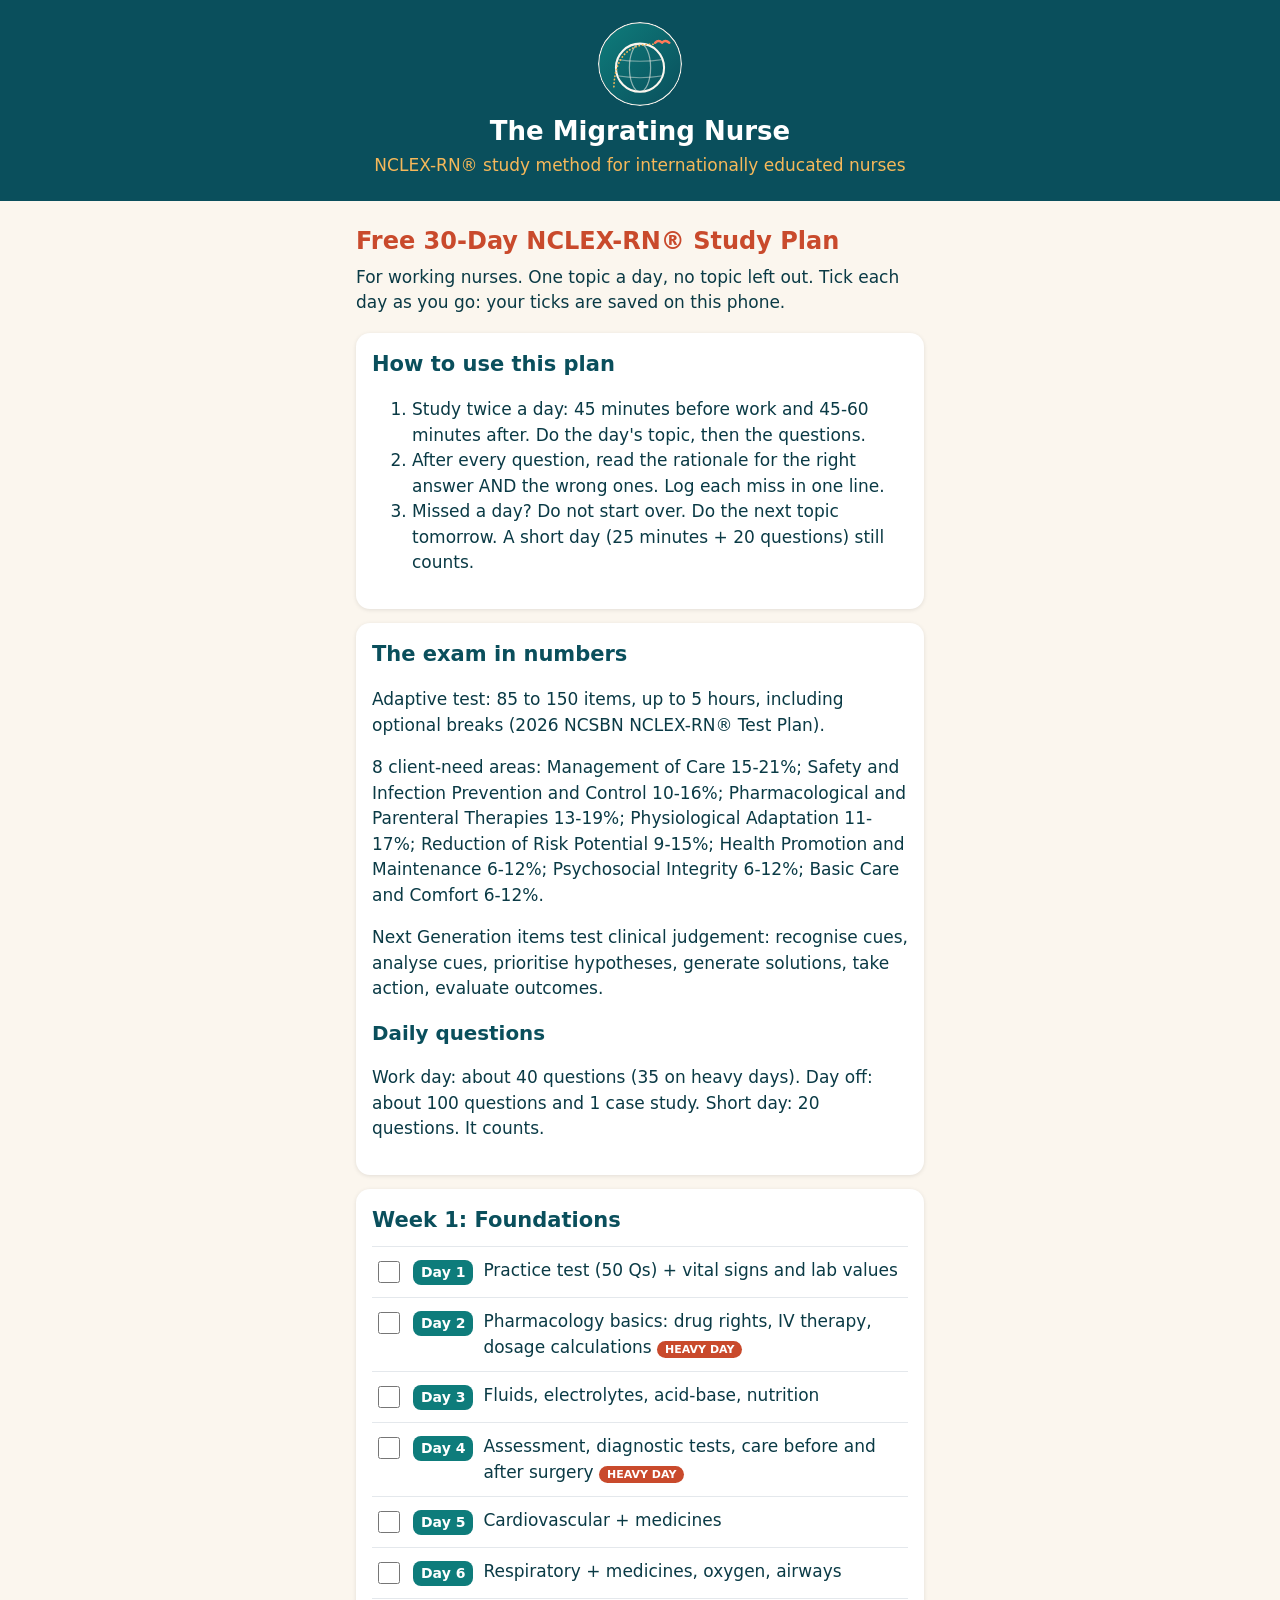
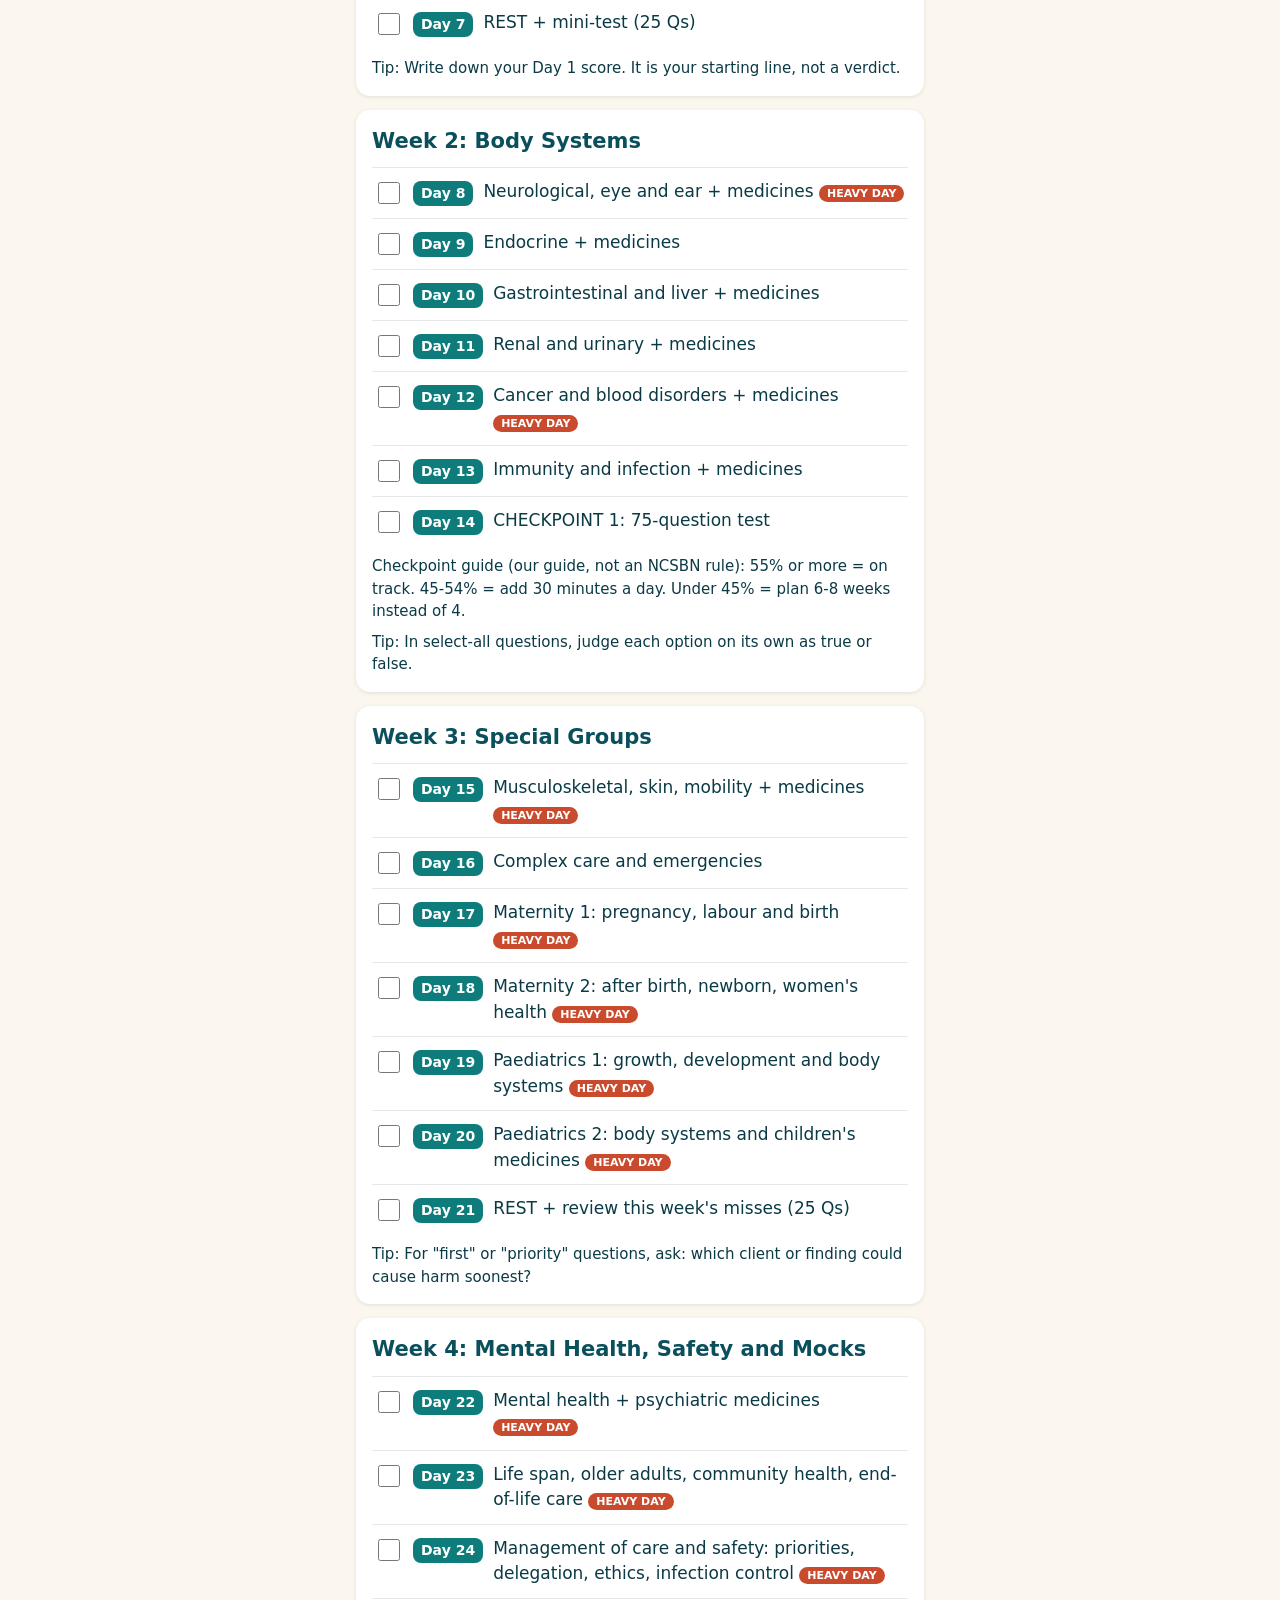
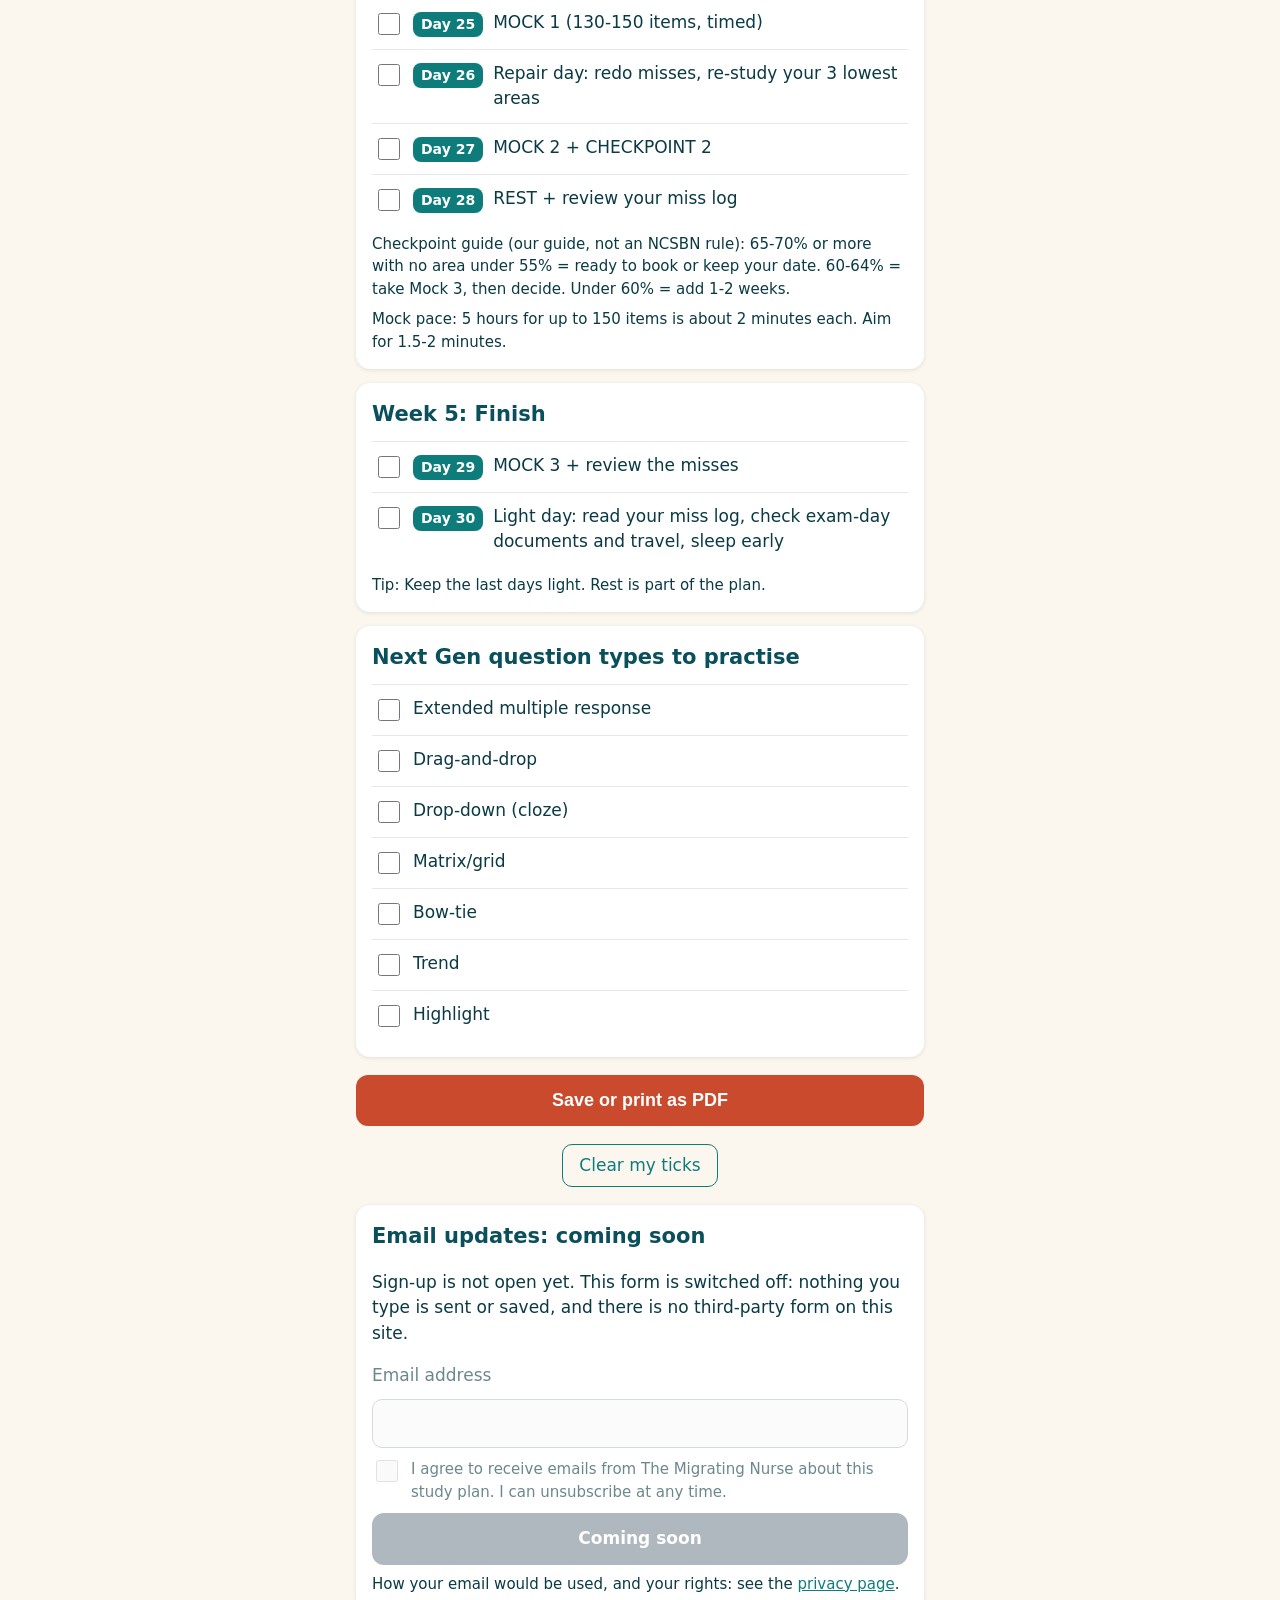
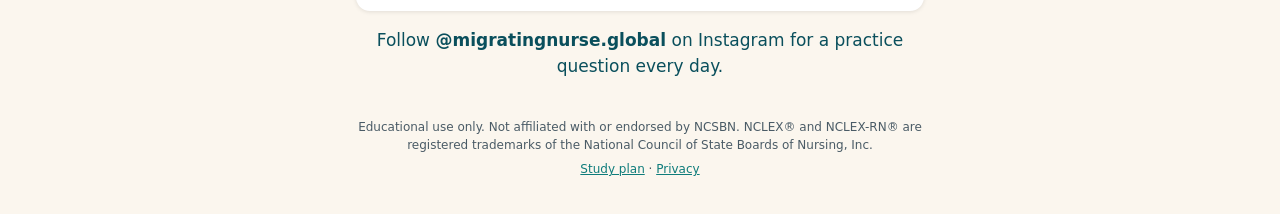
==== index.html @ eefd5c0e "Free study plan site: plan page, privacy page, disabled sign-up, checks, Pages deploy Co-Authored-By" ====
<!doctype html><html lang="en"><head><meta charset="utf-8"><meta name="viewport" content="width=device-width,initial-scale=1">
<meta http-equiv="Content-Security-Policy" content="default-src 'none'; img-src 'self'; style-src 'self'; script-src 'self'; form-action 'none'; base-uri 'none'">
<meta name="referrer" content="no-referrer">
<title>Free 30-Day NCLEX-RN&reg; Study Plan | The Migrating Nurse</title>
<meta name="description" content="Free 30-day NCLEX-RN&reg; study plan for working nurses, by The Migrating Nurse.">
<link rel="icon" href="assets/logo.svg" type="image/svg+xml"><link rel="stylesheet" href="style.css"></head><body>
<header><img src="assets/logo.svg" width="84" height="84" alt=""><p class="brand">The Migrating Nurse</p><p class="sub">NCLEX-RN&reg; study method for internationally educated nurses</p></header>
<main>
<h1 class="title">Free 30-Day NCLEX-RN&reg; Study Plan</h1>
<p class="lead">For working nurses. One topic a day, no topic left out. Tick each day as you go: your ticks are saved on this phone.</p>
<section class="card"><h2>How to use this plan</h2>
<ol><li>Study twice a day: 45 minutes before work and 45-60 minutes after. Do the day's topic, then the questions.</li>
<li>After every question, read the rationale for the right answer AND the wrong ones. Log each miss in one line.</li>
<li>Missed a day? Do not start over. Do the next topic tomorrow. A short day (25 minutes + 20 questions) still counts.</li></ol></section>
<section class="card"><h2>The exam in numbers</h2>
<p>Adaptive test: 85 to 150 items, up to 5 hours, including optional breaks (2026 NCSBN NCLEX-RN&reg; Test Plan).</p><p>8 client-need areas: Management of Care 15-21%; Safety and Infection Prevention and Control 10-16%; Pharmacological and Parenteral Therapies 13-19%; Physiological Adaptation 11-17%; Reduction of Risk Potential 9-15%; Health Promotion and Maintenance 6-12%; Psychosocial Integrity 6-12%; Basic Care and Comfort 6-12%.</p>
<p>Next Generation items test clinical judgement: recognise cues, analyse cues, prioritise hypotheses, generate solutions, take action, evaluate outcomes.</p>
<h3>Daily questions</h3><p>Work day: about 40 questions (35 on heavy days). Day off: about 100 questions and 1 case study. Short day: 20 questions. It counts.</p></section>
<section class="week"><h2>Week 1: Foundations</h2><ul class="days"><li><label><input type="checkbox" data-k="Day1"><span class="d">Day 1</span><span class="t">Practice test (50 Qs) + vital signs and lab values</span></label></li><li><label><input type="checkbox" data-k="Day2"><span class="d">Day 2</span><span class="t">Pharmacology basics: drug rights, IV therapy, dosage calculations <b class=pill>HEAVY DAY</b></span></label></li><li><label><input type="checkbox" data-k="Day3"><span class="d">Day 3</span><span class="t">Fluids, electrolytes, acid-base, nutrition</span></label></li><li><label><input type="checkbox" data-k="Day4"><span class="d">Day 4</span><span class="t">Assessment, diagnostic tests, care before and after surgery <b class=pill>HEAVY DAY</b></span></label></li><li><label><input type="checkbox" data-k="Day5"><span class="d">Day 5</span><span class="t">Cardiovascular + medicines</span></label></li><li><label><input type="checkbox" data-k="Day6"><span class="d">Day 6</span><span class="t">Respiratory + medicines, oxygen, airways</span></label></li><li><label><input type="checkbox" data-k="Day7"><span class="d">Day 7</span><span class="t">REST + mini-test (25 Qs)</span></label></li></ul><p class="note">Tip: Write down your Day 1 score. It is your starting line, not a verdict.</p></section><section class="week"><h2>Week 2: Body Systems</h2><ul class="days"><li><label><input type="checkbox" data-k="Day8"><span class="d">Day 8</span><span class="t">Neurological, eye and ear + medicines <b class=pill>HEAVY DAY</b></span></label></li><li><label><input type="checkbox" data-k="Day9"><span class="d">Day 9</span><span class="t">Endocrine + medicines</span></label></li><li><label><input type="checkbox" data-k="Day10"><span class="d">Day 10</span><span class="t">Gastrointestinal and liver + medicines</span></label></li><li><label><input type="checkbox" data-k="Day11"><span class="d">Day 11</span><span class="t">Renal and urinary + medicines</span></label></li><li><label><input type="checkbox" data-k="Day12"><span class="d">Day 12</span><span class="t">Cancer and blood disorders + medicines <b class=pill>HEAVY DAY</b></span></label></li><li><label><input type="checkbox" data-k="Day13"><span class="d">Day 13</span><span class="t">Immunity and infection + medicines</span></label></li><li><label><input type="checkbox" data-k="Day14"><span class="d">Day 14</span><span class="t">CHECKPOINT 1: 75-question test</span></label></li></ul><p class="note">Checkpoint guide (our guide, not an NCSBN rule): 55% or more = on track. 45-54% = add 30 minutes a day. Under 45% = plan 6-8 weeks instead of 4.</p><p class="note">Tip: In select-all questions, judge each option on its own as true or false.</p></section><section class="week"><h2>Week 3: Special Groups</h2><ul class="days"><li><label><input type="checkbox" data-k="Day15"><span class="d">Day 15</span><span class="t">Musculoskeletal, skin, mobility + medicines <b class=pill>HEAVY DAY</b></span></label></li><li><label><input type="checkbox" data-k="Day16"><span class="d">Day 16</span><span class="t">Complex care and emergencies</span></label></li><li><label><input type="checkbox" data-k="Day17"><span class="d">Day 17</span><span class="t">Maternity 1: pregnancy, labour and birth <b class=pill>HEAVY DAY</b></span></label></li><li><label><input type="checkbox" data-k="Day18"><span class="d">Day 18</span><span class="t">Maternity 2: after birth, newborn, women&#x27;s health <b class=pill>HEAVY DAY</b></span></label></li><li><label><input type="checkbox" data-k="Day19"><span class="d">Day 19</span><span class="t">Paediatrics 1: growth, development and body systems <b class=pill>HEAVY DAY</b></span></label></li><li><label><input type="checkbox" data-k="Day20"><span class="d">Day 20</span><span class="t">Paediatrics 2: body systems and children&#x27;s medicines <b class=pill>HEAVY DAY</b></span></label></li><li><label><input type="checkbox" data-k="Day21"><span class="d">Day 21</span><span class="t">REST + review this week&#x27;s misses (25 Qs)</span></label></li></ul><p class="note">Tip: For &quot;first&quot; or &quot;priority&quot; questions, ask: which client or finding could cause harm soonest?</p></section><section class="week"><h2>Week 4: Mental Health, Safety and Mocks</h2><ul class="days"><li><label><input type="checkbox" data-k="Day22"><span class="d">Day 22</span><span class="t">Mental health + psychiatric medicines <b class=pill>HEAVY DAY</b></span></label></li><li><label><input type="checkbox" data-k="Day23"><span class="d">Day 23</span><span class="t">Life span, older adults, community health, end-of-life care <b class=pill>HEAVY DAY</b></span></label></li><li><label><input type="checkbox" data-k="Day24"><span class="d">Day 24</span><span class="t">Management of care and safety: priorities, delegation, ethics, infection control <b class=pill>HEAVY DAY</b></span></label></li><li><label><input type="checkbox" data-k="Day25"><span class="d">Day 25</span><span class="t">MOCK 1 (130-150 items, timed)</span></label></li><li><label><input type="checkbox" data-k="Day26"><span class="d">Day 26</span><span class="t">Repair day: redo misses, re-study your 3 lowest areas</span></label></li><li><label><input type="checkbox" data-k="Day27"><span class="d">Day 27</span><span class="t">MOCK 2 + CHECKPOINT 2</span></label></li><li><label><input type="checkbox" data-k="Day28"><span class="d">Day 28</span><span class="t">REST + review your miss log</span></label></li></ul><p class="note">Checkpoint guide (our guide, not an NCSBN rule): 65-70% or more with no area under 55% = ready to book or keep your date. 60-64% = take Mock 3, then decide. Under 60% = add 1-2 weeks.</p><p class="note">Mock pace: 5 hours for up to 150 items is about 2 minutes each. Aim for 1.5-2 minutes.</p></section><section class="week"><h2>Week 5: Finish</h2><ul class="days"><li><label><input type="checkbox" data-k="Day29"><span class="d">Day 29</span><span class="t">MOCK 3 + review the misses</span></label></li><li><label><input type="checkbox" data-k="Day30"><span class="d">Day 30</span><span class="t">Light day: read your miss log, check exam-day documents and travel, sleep early</span></label></li></ul><p class="note">Tip: Keep the last days light. Rest is part of the plan.</p></section>
<section class="card"><h2>Next Gen question types to practise</h2><ul class="days"><li><label><input type="checkbox" data-k="ng0"><span class="t">Extended multiple response</span></label></li><li><label><input type="checkbox" data-k="ng1"><span class="t">Drag-and-drop</span></label></li><li><label><input type="checkbox" data-k="ng2"><span class="t">Drop-down (cloze)</span></label></li><li><label><input type="checkbox" data-k="ng3"><span class="t">Matrix/grid</span></label></li><li><label><input type="checkbox" data-k="ng4"><span class="t">Bow-tie</span></label></li><li><label><input type="checkbox" data-k="ng5"><span class="t">Trend</span></label></li><li><label><input type="checkbox" data-k="ng6"><span class="t">Highlight</span></label></li></ul></section>
<button id="print" type="button">Save or print as PDF</button>
<p id="save-note" class="note" role="status"></p>
<button id="clear" type="button">Clear my ticks</button>
<section class="card signup" aria-labelledby="signup-h"><h2 id="signup-h">Email updates: coming soon</h2>
<p id="signup-off">Sign-up is not open yet. This form is switched off: nothing you type is sent or saved, and there is no third-party form on this site.</p>
<form aria-describedby="signup-off"><fieldset disabled>
<label for="email">Email address</label><input id="email" type="email" autocomplete="off" disabled>
<label class="consent"><input type="checkbox" disabled><span>I agree to receive emails from The Migrating Nurse about this study plan. I can unsubscribe at any time.</span></label>
<button type="submit" disabled>Coming soon</button>
</fieldset></form>
<p class="note">How your email would be used, and your rights: see the <a href="privacy.html">privacy page</a>.</p></section>

<p class="follow">Follow <b>@migratingnurse.global</b> on Instagram for a practice question every day.</p>

</main>
<footer><p>Educational use only. Not affiliated with or endorsed by NCSBN. NCLEX&reg; and NCLEX-RN&reg; are registered trademarks of the National Council of State Boards of Nursing, Inc.</p><p><a href="index.html">Study plan</a> · <a href="privacy.html">Privacy</a></p></footer><script src="app.js"></script></body></html>
---- style.css ----
:root{--teal:#0A4F5C;--teal2:#0E7C7B;--coral:#C94A2C;--sand:#FBF6EE;--ink:#0A3A45;--gold:#F6B85A}
*{box-sizing:border-box}body{margin:0;font-family:system-ui,-apple-system,"Segoe UI",Roboto,sans-serif;background:var(--sand);color:var(--ink);line-height:1.5;font-size:17px}
header{background:var(--teal);color:#fff;text-align:center;padding:22px 14px}header img{display:block;margin:0 auto;border-radius:50%}.brand{margin:6px 0 2px;font-size:26px;font-weight:700}.sub{margin:0;color:var(--gold)}
main{max-width:600px;margin:0 auto;padding:16px}.title{color:var(--coral);font-size:24px;margin:6px 0}main ul{padding-left:20px}main .days{padding-left:0}.lead{margin-top:0}
.card,.week{background:#fff;border-radius:14px;padding:16px;margin:14px 0;box-shadow:0 1px 4px rgba(0,0,0,.1)}
h2{color:var(--teal);font-size:21px;margin:0 0 10px}h3{color:var(--teal);margin:6px 0}
.days{list-style:none;margin:0;padding:0}.days li{border-top:1px solid #e4e8ec}
.days label{display:flex;gap:10px;align-items:flex-start;padding:11px 2px;cursor:pointer}
.days input{width:22px;height:22px;margin-top:3px;accent-color:var(--teal2);flex:none}
.d{background:var(--teal2);color:#fff;font-weight:700;border-radius:8px;padding:2px 8px;font-size:14px;white-space:nowrap;margin-top:2px}
.t{flex:1}.pill{background:var(--coral);color:#fff;border-radius:999px;font-size:11px;padding:2px 8px;white-space:nowrap}
input:checked ~ .t{text-decoration:line-through;color:#4f5d65}
.note{color:var(--ink);font-size:15px;margin:8px 0 0}
#print{display:block;width:100%;background:var(--coral);color:#fff;border:0;border-radius:12px;padding:15px;font-size:18px;font-weight:700;margin:18px 0}
.follow{text-align:center;color:var(--teal)}footer{font-size:12px;color:#4a5b66;text-align:center}
.signup fieldset{border:0;margin:0;padding:0;display:grid;gap:10px}.signup fieldset[disabled]{opacity:.6}
.signup input[type=email]{font:inherit;padding:11px;border:1px solid #b8c4cb;border-radius:10px;width:100%}
.consent{display:flex;gap:10px;align-items:flex-start;font-size:15px}.consent input{width:22px;height:22px;margin-top:2px;flex:none}
.signup button{font:inherit;font-weight:700;background:#7b8a93;color:#fff;border:0;border-radius:12px;padding:13px}
a{color:var(--teal2)}footer p{margin:6px 0}
#clear{display:block;margin:0 auto 18px;font:inherit;background:none;border:1px solid var(--teal2);color:var(--teal2);border-radius:10px;padding:8px 16px}
footer{max-width:600px;margin:0 auto;padding:0 16px 30px}
@media print{header{background:#fff;color:#000}#print,#clear,.signup{display:none}.card,.week{box-shadow:none;break-inside:avoid}}
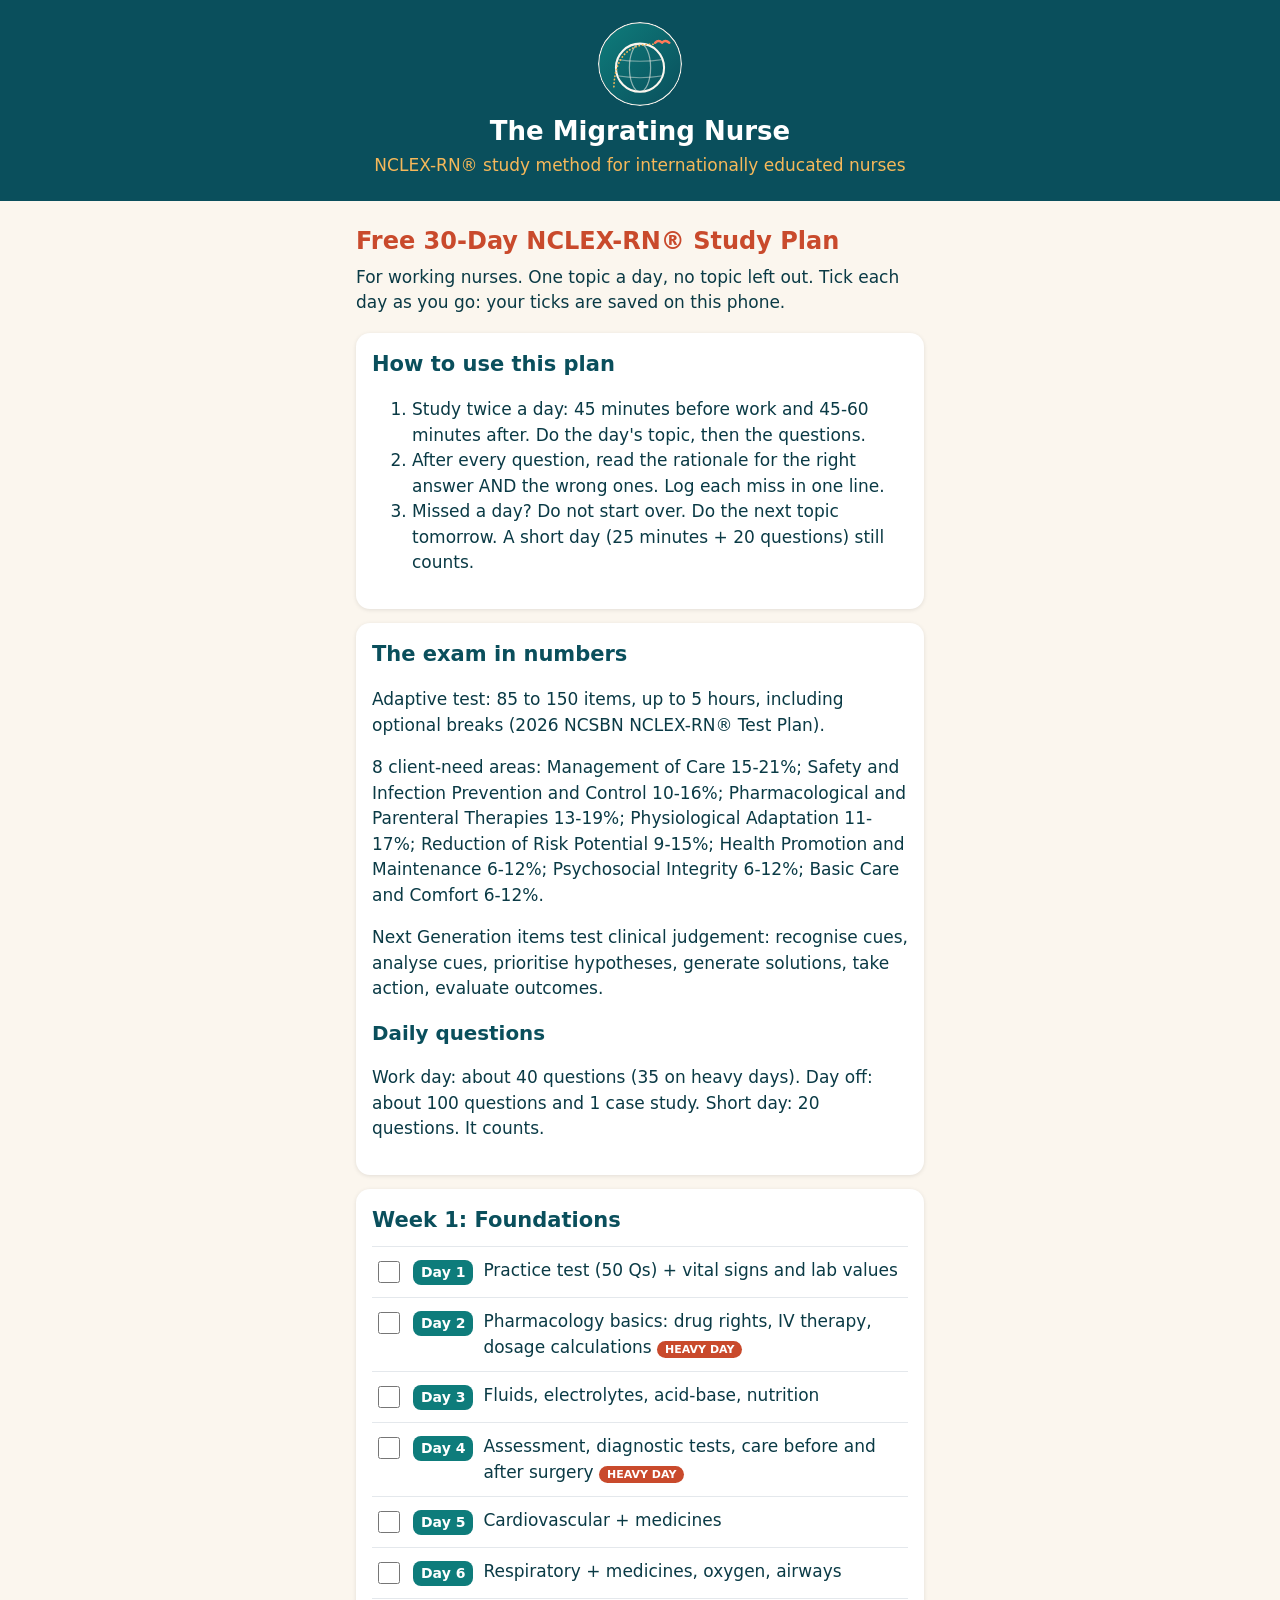
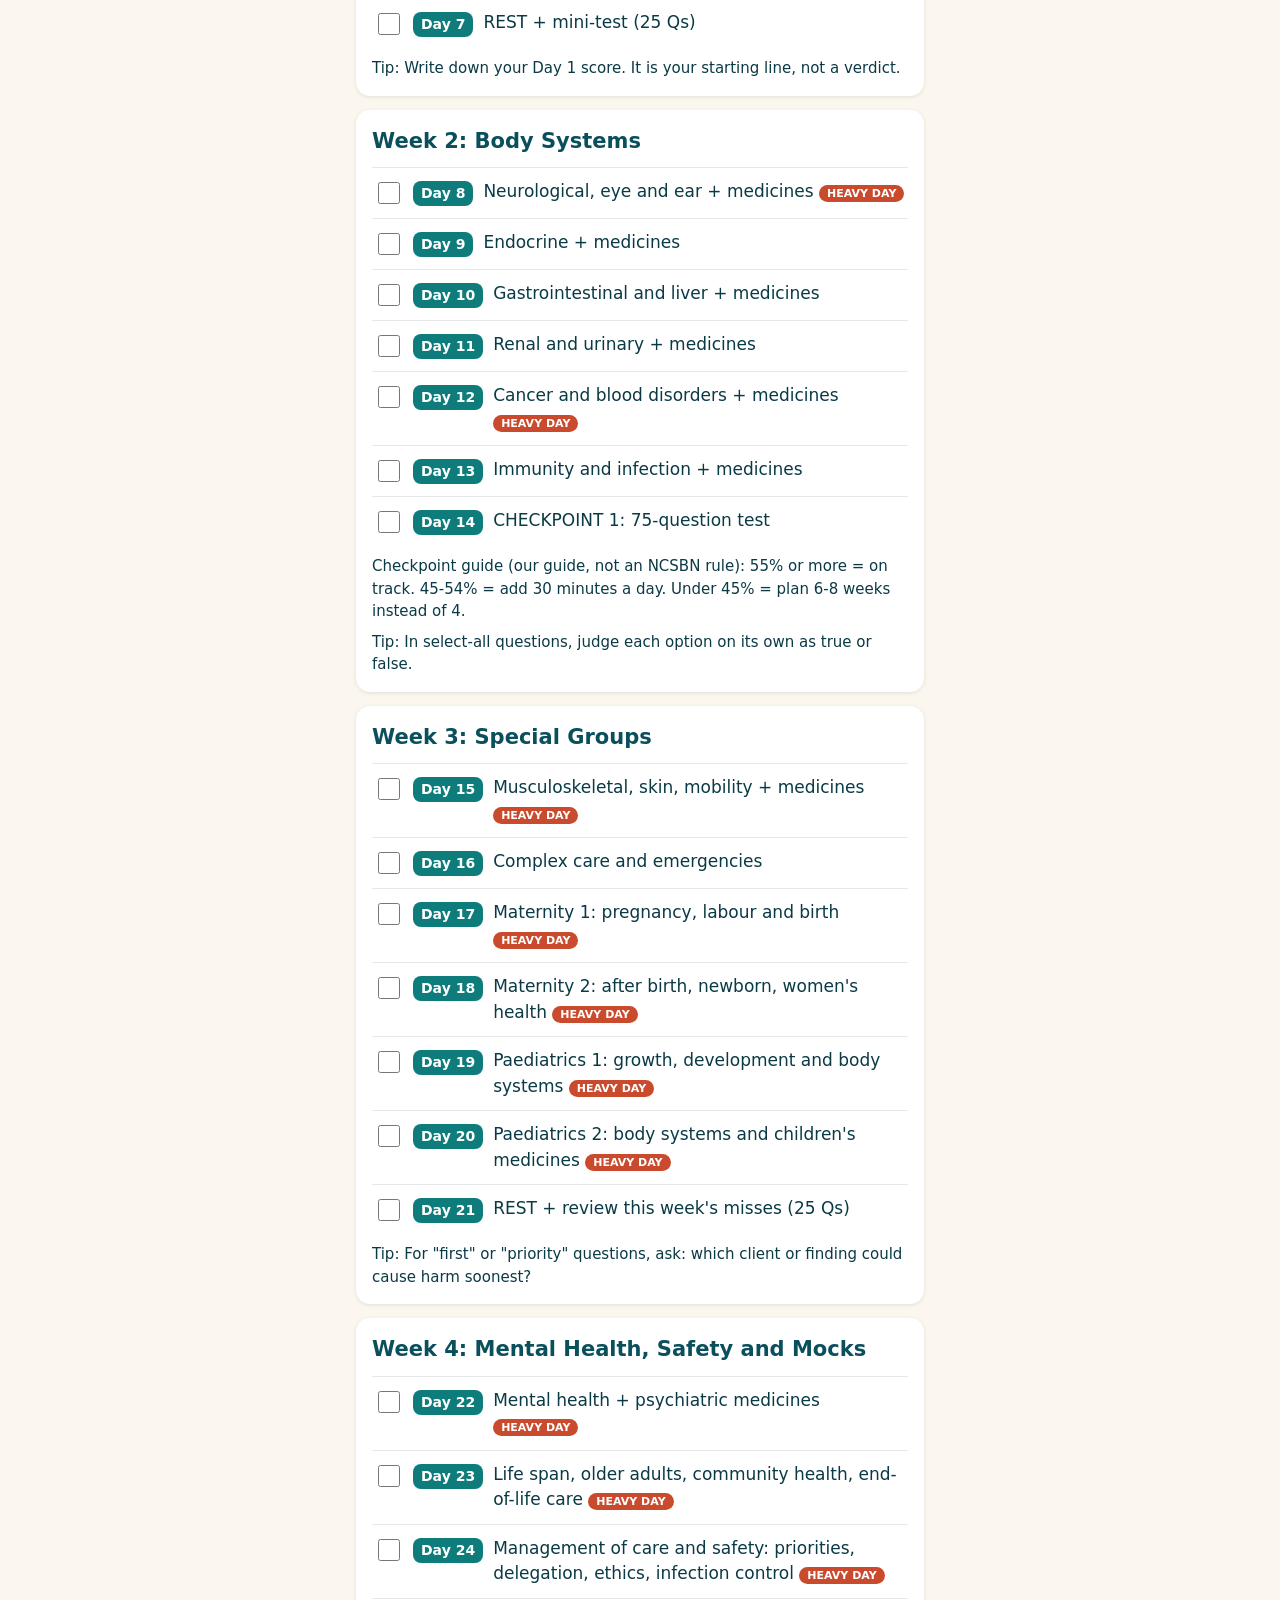
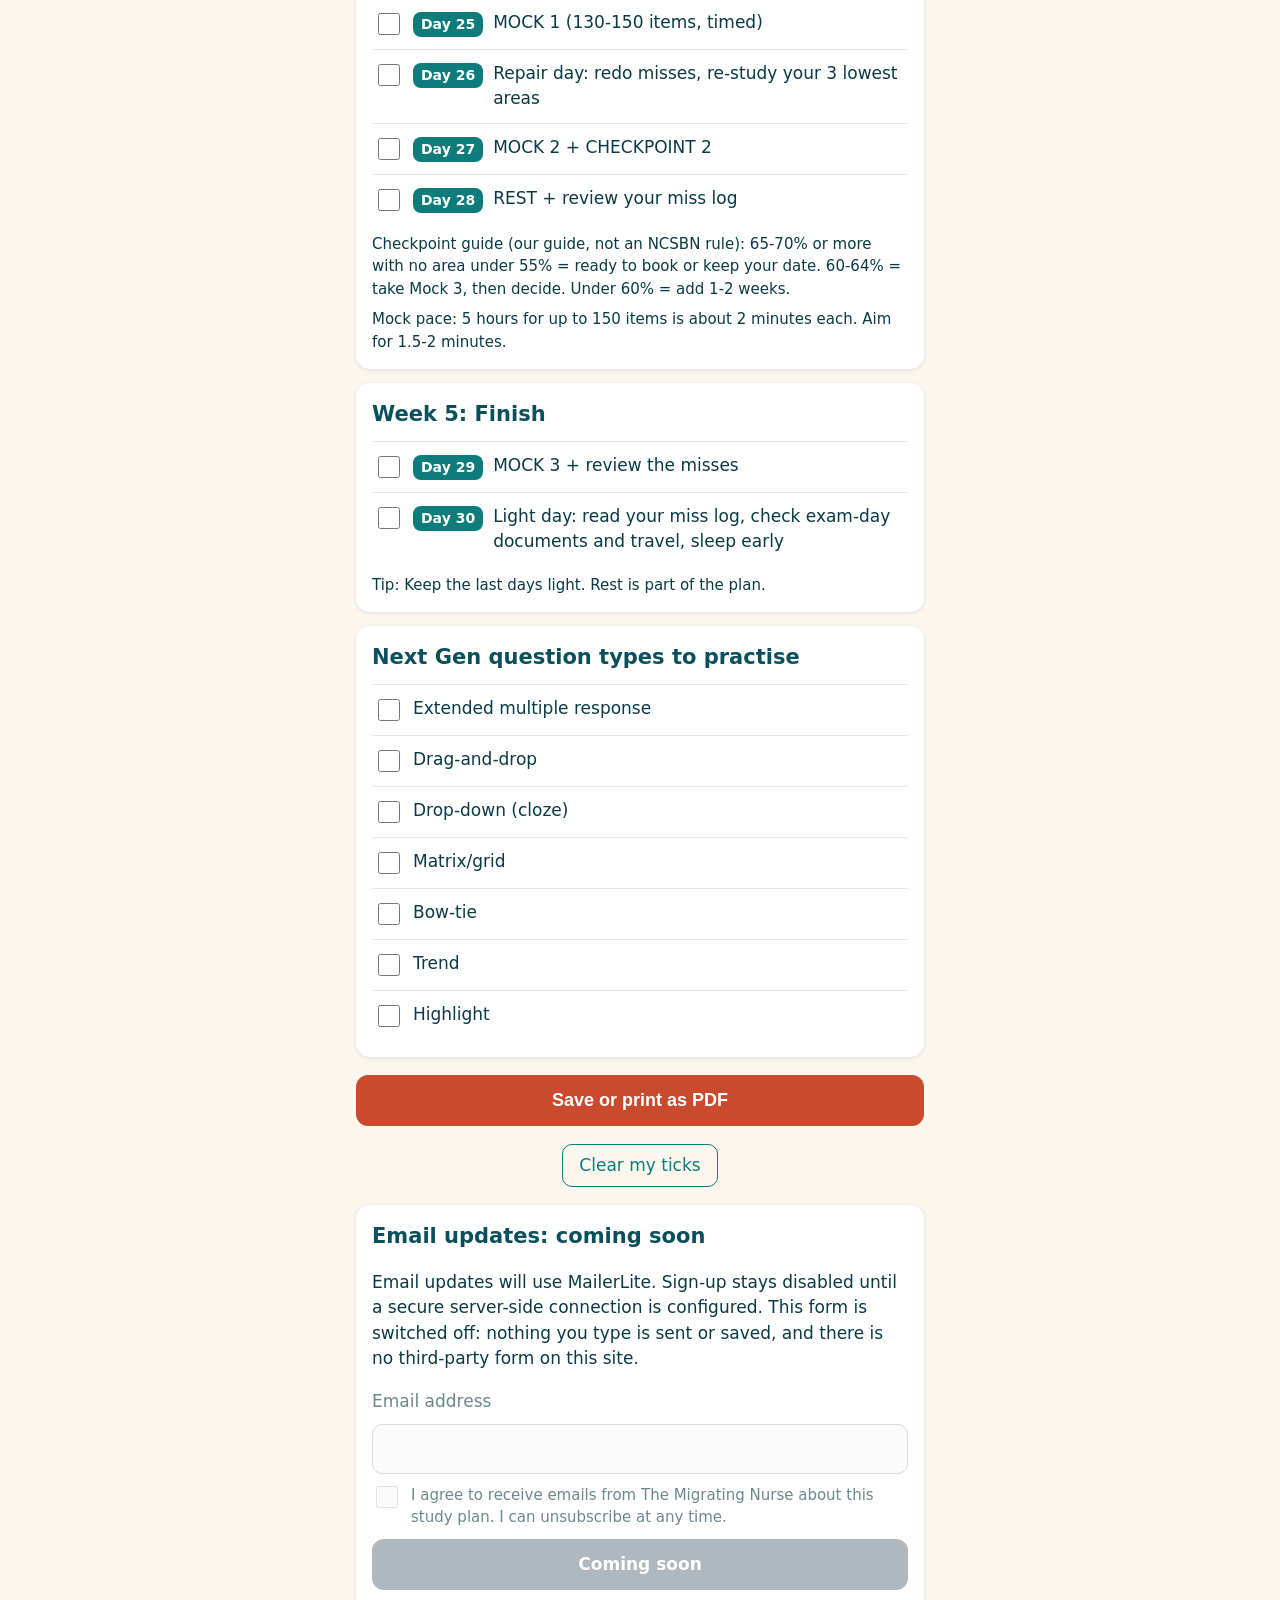
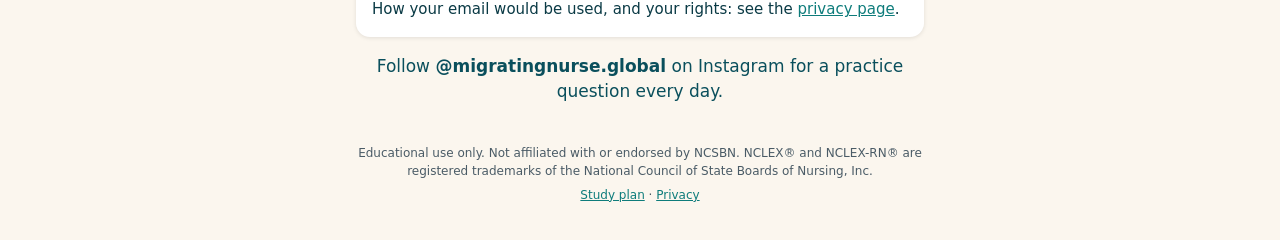
==== commit 86935c10: "Name MailerLite and document secure activation gate" ====
--- a/index.html
+++ b/index.html
@@ -22,7 +22,7 @@
 <p id="save-note" class="note" role="status"></p>
 <button id="clear" type="button">Clear my ticks</button>
 <section class="card signup" aria-labelledby="signup-h"><h2 id="signup-h">Email updates: coming soon</h2>
-<p id="signup-off">Sign-up is not open yet. This form is switched off: nothing you type is sent or saved, and there is no third-party form on this site.</p>
+<p id="signup-off">Email updates will use MailerLite. Sign-up stays disabled until a secure server-side connection is configured. This form is switched off: nothing you type is sent or saved, and there is no third-party form on this site.</p>
 <form aria-describedby="signup-off"><fieldset disabled>
 <label for="email">Email address</label><input id="email" type="email" autocomplete="off" disabled>
 <label class="consent"><input type="checkbox" disabled><span>I agree to receive emails from The Migrating Nurse about this study plan. I can unsubscribe at any time.</span></label>
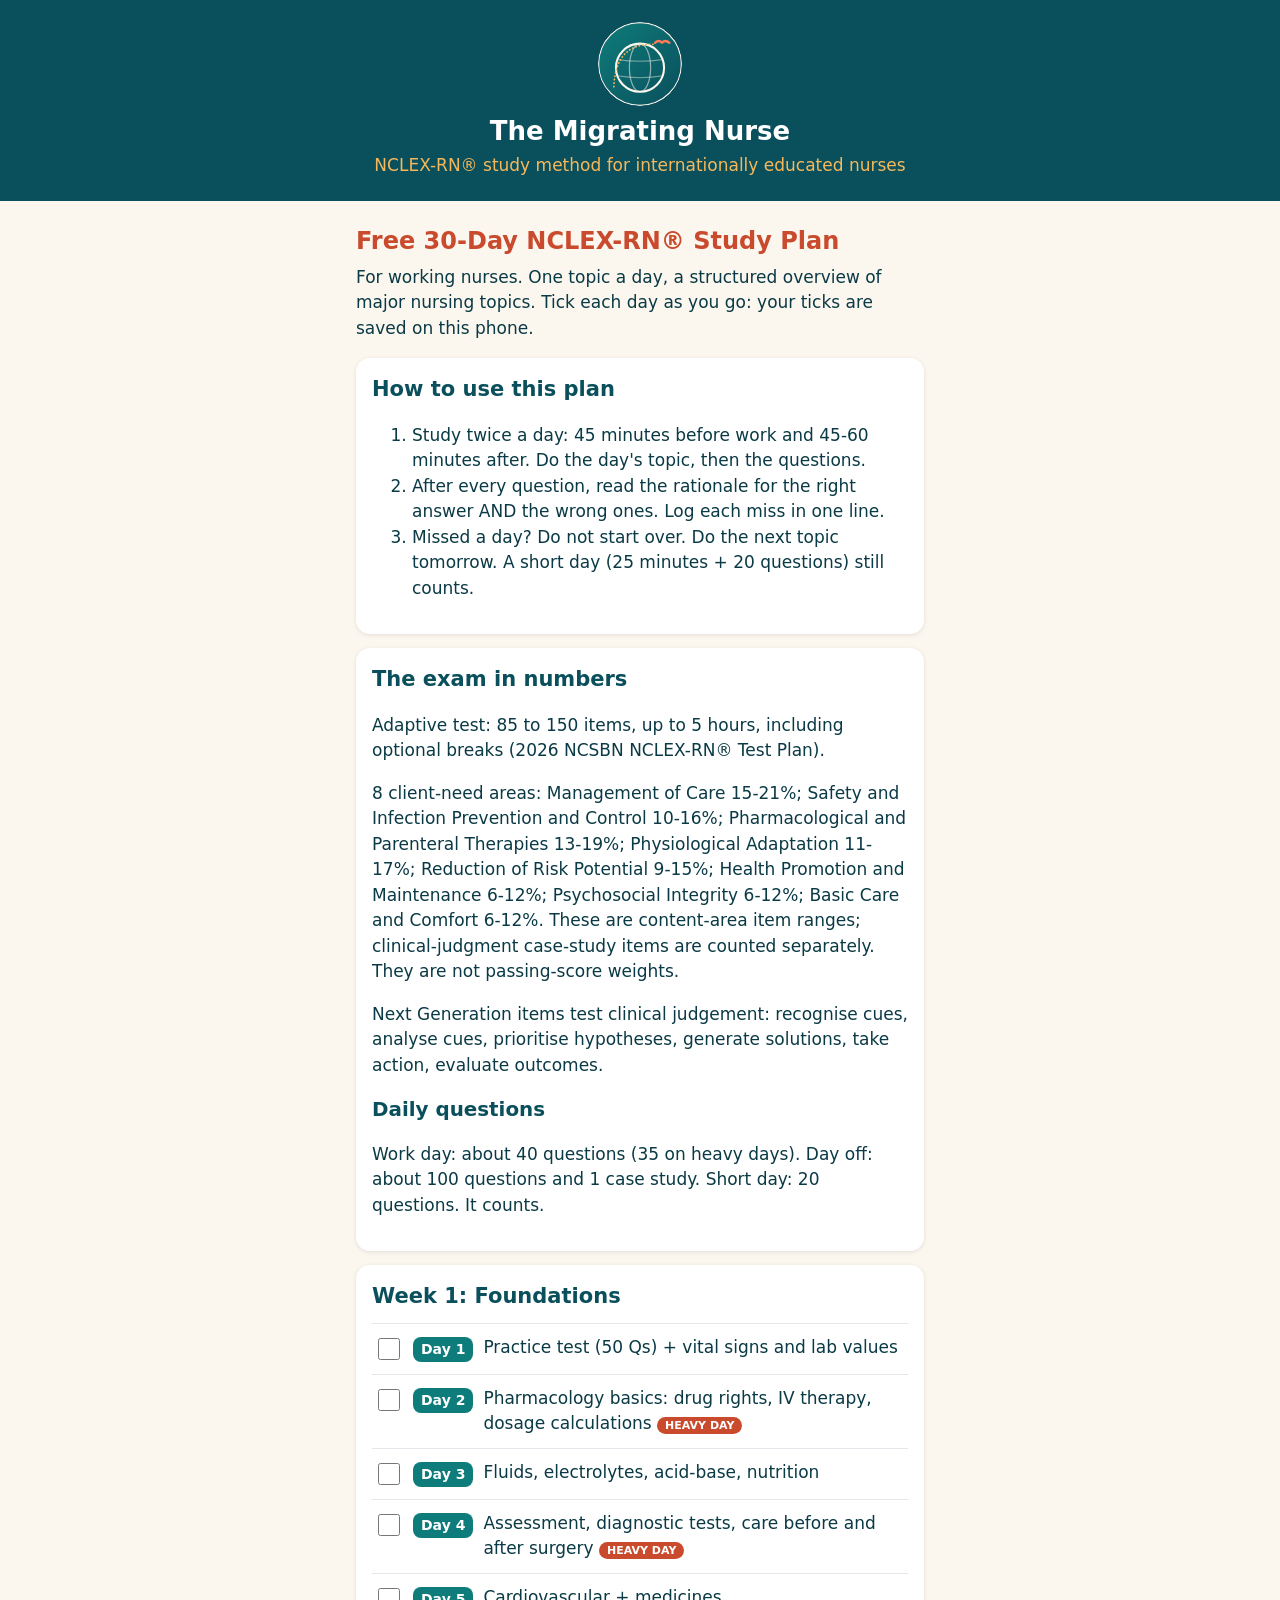
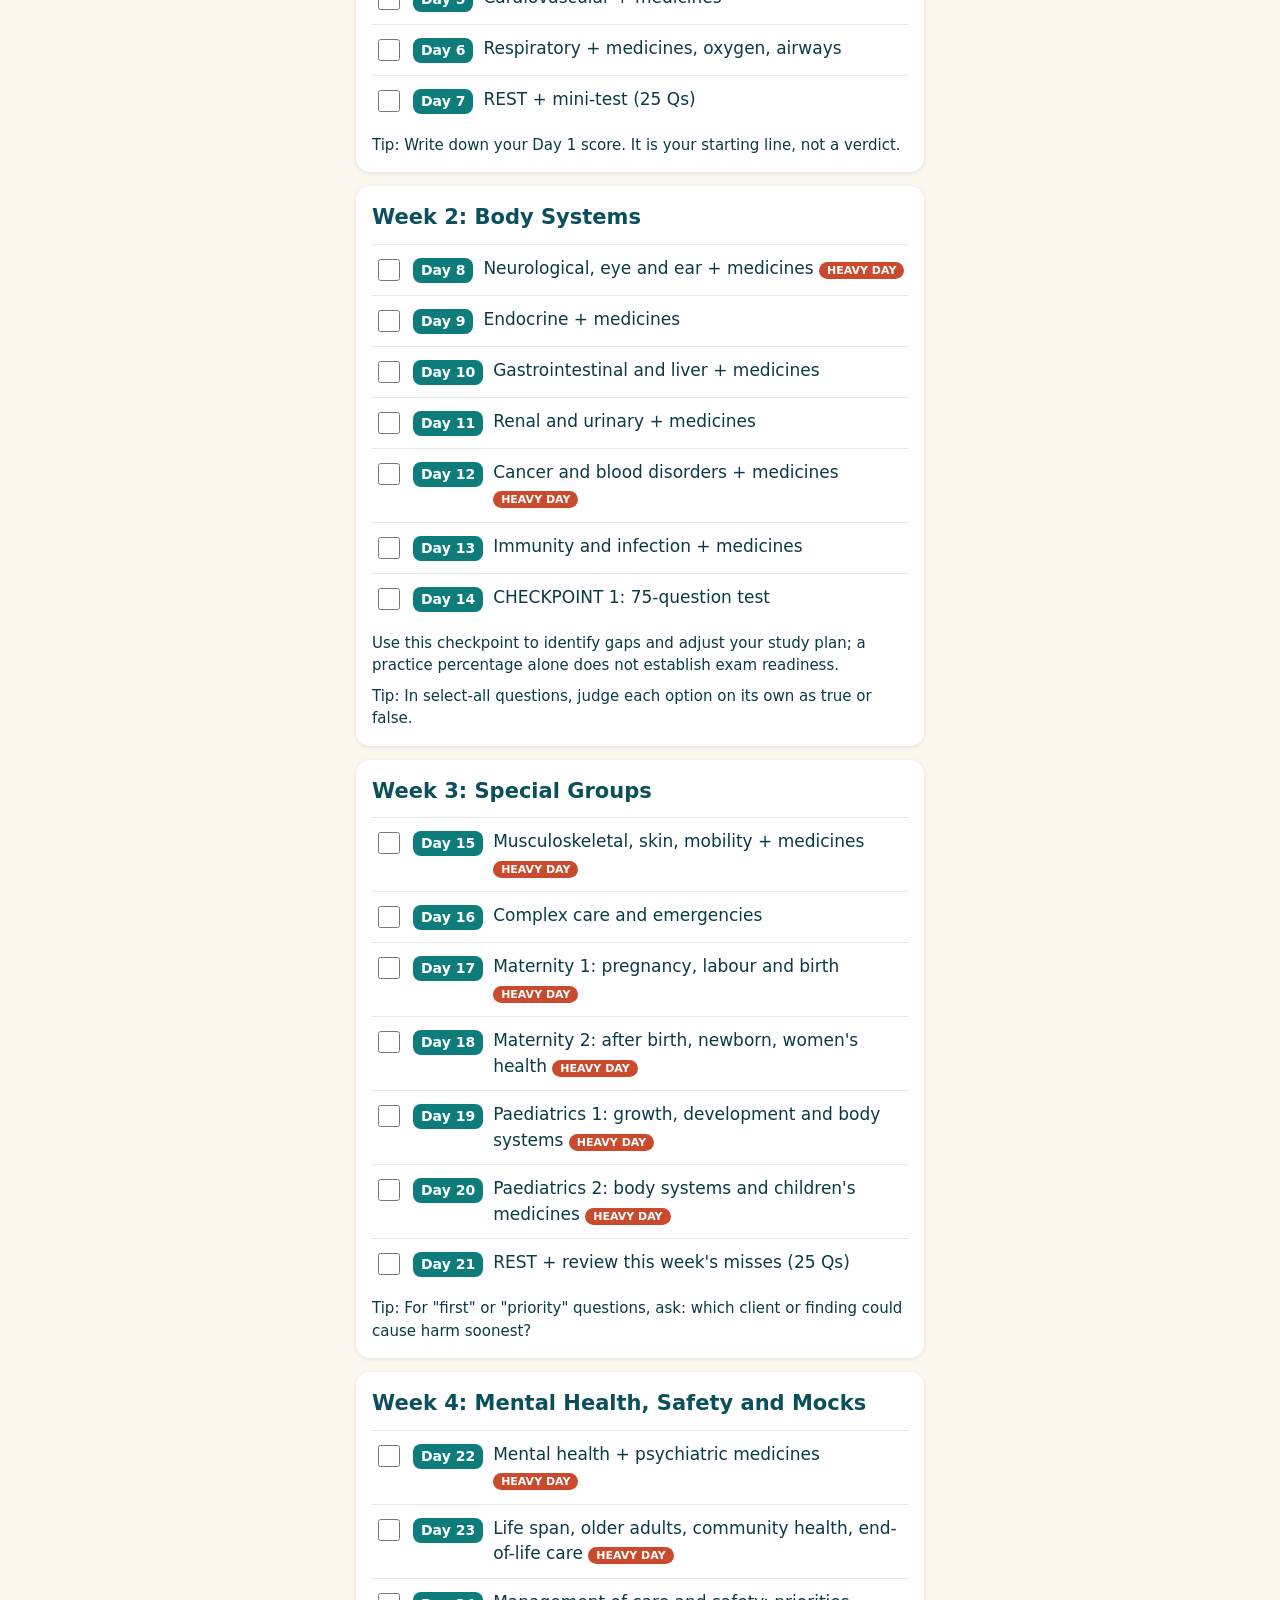
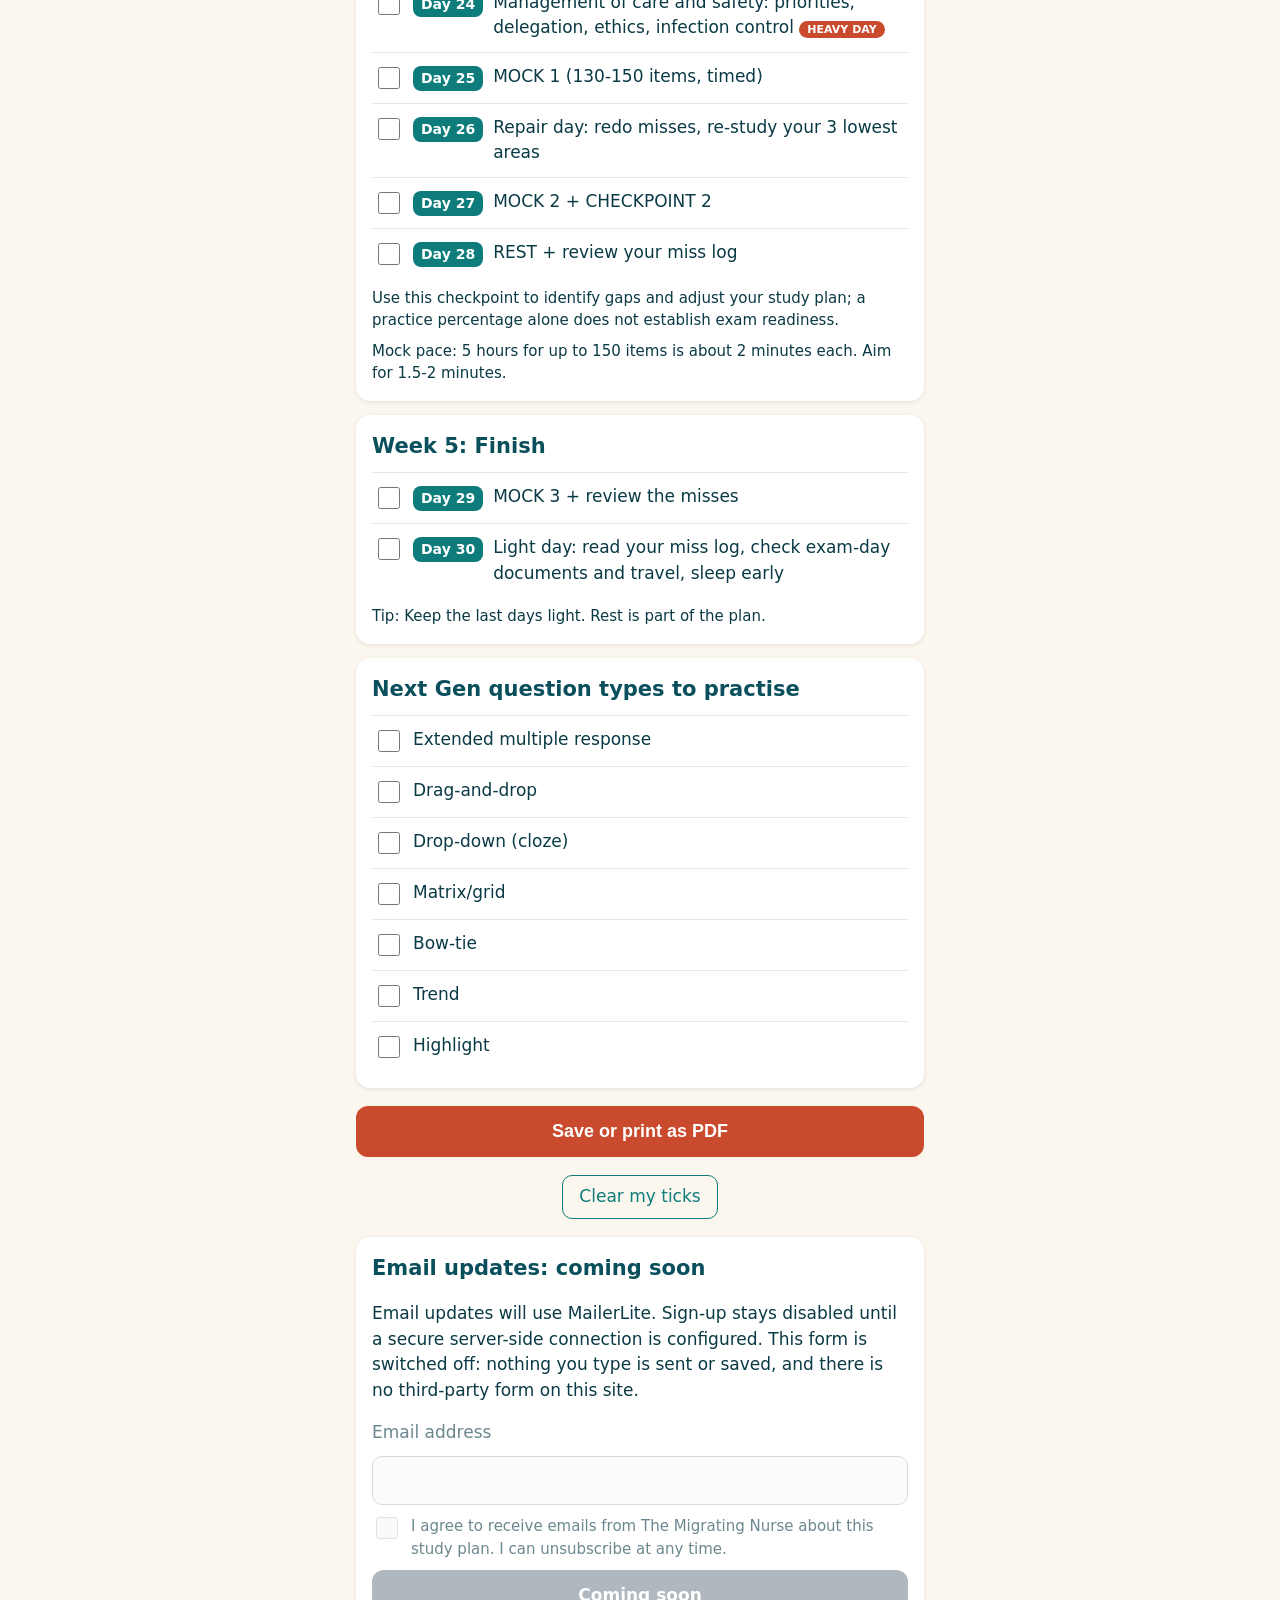
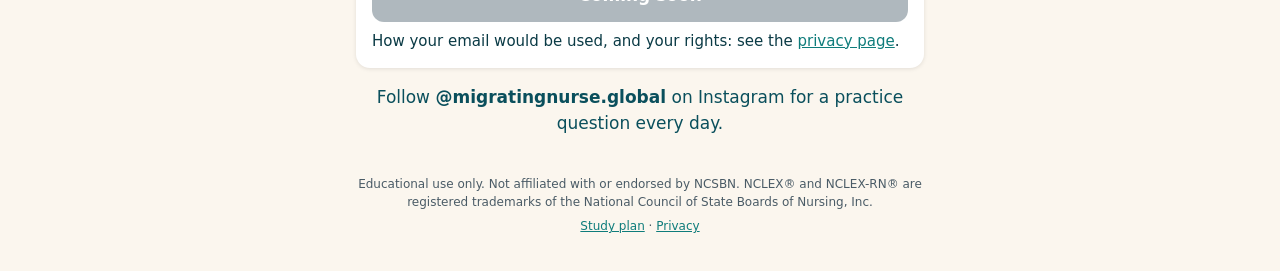
==== commit 50a35604: "Apply reviewer copy and privacy corrections to study plan" ====
--- a/index.html
+++ b/index.html
@@ -7,16 +7,16 @@
 <header><img src="assets/logo.svg" width="84" height="84" alt=""><p class="brand">The Migrating Nurse</p><p class="sub">NCLEX-RN&reg; study method for internationally educated nurses</p></header>
 <main>
 <h1 class="title">Free 30-Day NCLEX-RN&reg; Study Plan</h1>
-<p class="lead">For working nurses. One topic a day, no topic left out. Tick each day as you go: your ticks are saved on this phone.</p>
+<p class="lead">For working nurses. One topic a day, a structured overview of major nursing topics. Tick each day as you go: your ticks are saved on this phone.</p>
 <section class="card"><h2>How to use this plan</h2>
 <ol><li>Study twice a day: 45 minutes before work and 45-60 minutes after. Do the day's topic, then the questions.</li>
 <li>After every question, read the rationale for the right answer AND the wrong ones. Log each miss in one line.</li>
 <li>Missed a day? Do not start over. Do the next topic tomorrow. A short day (25 minutes + 20 questions) still counts.</li></ol></section>
 <section class="card"><h2>The exam in numbers</h2>
-<p>Adaptive test: 85 to 150 items, up to 5 hours, including optional breaks (2026 NCSBN NCLEX-RN&reg; Test Plan).</p><p>8 client-need areas: Management of Care 15-21%; Safety and Infection Prevention and Control 10-16%; Pharmacological and Parenteral Therapies 13-19%; Physiological Adaptation 11-17%; Reduction of Risk Potential 9-15%; Health Promotion and Maintenance 6-12%; Psychosocial Integrity 6-12%; Basic Care and Comfort 6-12%.</p>
+<p>Adaptive test: 85 to 150 items, up to 5 hours, including optional breaks (2026 NCSBN NCLEX-RN&reg; Test Plan).</p><p>8 client-need areas: Management of Care 15-21%; Safety and Infection Prevention and Control 10-16%; Pharmacological and Parenteral Therapies 13-19%; Physiological Adaptation 11-17%; Reduction of Risk Potential 9-15%; Health Promotion and Maintenance 6-12%; Psychosocial Integrity 6-12%; Basic Care and Comfort 6-12%. These are content-area item ranges; clinical-judgment case-study items are counted separately. They are not passing-score weights.</p>
 <p>Next Generation items test clinical judgement: recognise cues, analyse cues, prioritise hypotheses, generate solutions, take action, evaluate outcomes.</p>
 <h3>Daily questions</h3><p>Work day: about 40 questions (35 on heavy days). Day off: about 100 questions and 1 case study. Short day: 20 questions. It counts.</p></section>
-<section class="week"><h2>Week 1: Foundations</h2><ul class="days"><li><label><input type="checkbox" data-k="Day1"><span class="d">Day 1</span><span class="t">Practice test (50 Qs) + vital signs and lab values</span></label></li><li><label><input type="checkbox" data-k="Day2"><span class="d">Day 2</span><span class="t">Pharmacology basics: drug rights, IV therapy, dosage calculations <b class=pill>HEAVY DAY</b></span></label></li><li><label><input type="checkbox" data-k="Day3"><span class="d">Day 3</span><span class="t">Fluids, electrolytes, acid-base, nutrition</span></label></li><li><label><input type="checkbox" data-k="Day4"><span class="d">Day 4</span><span class="t">Assessment, diagnostic tests, care before and after surgery <b class=pill>HEAVY DAY</b></span></label></li><li><label><input type="checkbox" data-k="Day5"><span class="d">Day 5</span><span class="t">Cardiovascular + medicines</span></label></li><li><label><input type="checkbox" data-k="Day6"><span class="d">Day 6</span><span class="t">Respiratory + medicines, oxygen, airways</span></label></li><li><label><input type="checkbox" data-k="Day7"><span class="d">Day 7</span><span class="t">REST + mini-test (25 Qs)</span></label></li></ul><p class="note">Tip: Write down your Day 1 score. It is your starting line, not a verdict.</p></section><section class="week"><h2>Week 2: Body Systems</h2><ul class="days"><li><label><input type="checkbox" data-k="Day8"><span class="d">Day 8</span><span class="t">Neurological, eye and ear + medicines <b class=pill>HEAVY DAY</b></span></label></li><li><label><input type="checkbox" data-k="Day9"><span class="d">Day 9</span><span class="t">Endocrine + medicines</span></label></li><li><label><input type="checkbox" data-k="Day10"><span class="d">Day 10</span><span class="t">Gastrointestinal and liver + medicines</span></label></li><li><label><input type="checkbox" data-k="Day11"><span class="d">Day 11</span><span class="t">Renal and urinary + medicines</span></label></li><li><label><input type="checkbox" data-k="Day12"><span class="d">Day 12</span><span class="t">Cancer and blood disorders + medicines <b class=pill>HEAVY DAY</b></span></label></li><li><label><input type="checkbox" data-k="Day13"><span class="d">Day 13</span><span class="t">Immunity and infection + medicines</span></label></li><li><label><input type="checkbox" data-k="Day14"><span class="d">Day 14</span><span class="t">CHECKPOINT 1: 75-question test</span></label></li></ul><p class="note">Checkpoint guide (our guide, not an NCSBN rule): 55% or more = on track. 45-54% = add 30 minutes a day. Under 45% = plan 6-8 weeks instead of 4.</p><p class="note">Tip: In select-all questions, judge each option on its own as true or false.</p></section><section class="week"><h2>Week 3: Special Groups</h2><ul class="days"><li><label><input type="checkbox" data-k="Day15"><span class="d">Day 15</span><span class="t">Musculoskeletal, skin, mobility + medicines <b class=pill>HEAVY DAY</b></span></label></li><li><label><input type="checkbox" data-k="Day16"><span class="d">Day 16</span><span class="t">Complex care and emergencies</span></label></li><li><label><input type="checkbox" data-k="Day17"><span class="d">Day 17</span><span class="t">Maternity 1: pregnancy, labour and birth <b class=pill>HEAVY DAY</b></span></label></li><li><label><input type="checkbox" data-k="Day18"><span class="d">Day 18</span><span class="t">Maternity 2: after birth, newborn, women&#x27;s health <b class=pill>HEAVY DAY</b></span></label></li><li><label><input type="checkbox" data-k="Day19"><span class="d">Day 19</span><span class="t">Paediatrics 1: growth, development and body systems <b class=pill>HEAVY DAY</b></span></label></li><li><label><input type="checkbox" data-k="Day20"><span class="d">Day 20</span><span class="t">Paediatrics 2: body systems and children&#x27;s medicines <b class=pill>HEAVY DAY</b></span></label></li><li><label><input type="checkbox" data-k="Day21"><span class="d">Day 21</span><span class="t">REST + review this week&#x27;s misses (25 Qs)</span></label></li></ul><p class="note">Tip: For &quot;first&quot; or &quot;priority&quot; questions, ask: which client or finding could cause harm soonest?</p></section><section class="week"><h2>Week 4: Mental Health, Safety and Mocks</h2><ul class="days"><li><label><input type="checkbox" data-k="Day22"><span class="d">Day 22</span><span class="t">Mental health + psychiatric medicines <b class=pill>HEAVY DAY</b></span></label></li><li><label><input type="checkbox" data-k="Day23"><span class="d">Day 23</span><span class="t">Life span, older adults, community health, end-of-life care <b class=pill>HEAVY DAY</b></span></label></li><li><label><input type="checkbox" data-k="Day24"><span class="d">Day 24</span><span class="t">Management of care and safety: priorities, delegation, ethics, infection control <b class=pill>HEAVY DAY</b></span></label></li><li><label><input type="checkbox" data-k="Day25"><span class="d">Day 25</span><span class="t">MOCK 1 (130-150 items, timed)</span></label></li><li><label><input type="checkbox" data-k="Day26"><span class="d">Day 26</span><span class="t">Repair day: redo misses, re-study your 3 lowest areas</span></label></li><li><label><input type="checkbox" data-k="Day27"><span class="d">Day 27</span><span class="t">MOCK 2 + CHECKPOINT 2</span></label></li><li><label><input type="checkbox" data-k="Day28"><span class="d">Day 28</span><span class="t">REST + review your miss log</span></label></li></ul><p class="note">Checkpoint guide (our guide, not an NCSBN rule): 65-70% or more with no area under 55% = ready to book or keep your date. 60-64% = take Mock 3, then decide. Under 60% = add 1-2 weeks.</p><p class="note">Mock pace: 5 hours for up to 150 items is about 2 minutes each. Aim for 1.5-2 minutes.</p></section><section class="week"><h2>Week 5: Finish</h2><ul class="days"><li><label><input type="checkbox" data-k="Day29"><span class="d">Day 29</span><span class="t">MOCK 3 + review the misses</span></label></li><li><label><input type="checkbox" data-k="Day30"><span class="d">Day 30</span><span class="t">Light day: read your miss log, check exam-day documents and travel, sleep early</span></label></li></ul><p class="note">Tip: Keep the last days light. Rest is part of the plan.</p></section>
+<section class="week"><h2>Week 1: Foundations</h2><ul class="days"><li><label><input type="checkbox" data-k="Day1"><span class="d">Day 1</span><span class="t">Practice test (50 Qs) + vital signs and lab values</span></label></li><li><label><input type="checkbox" data-k="Day2"><span class="d">Day 2</span><span class="t">Pharmacology basics: drug rights, IV therapy, dosage calculations <b class=pill>HEAVY DAY</b></span></label></li><li><label><input type="checkbox" data-k="Day3"><span class="d">Day 3</span><span class="t">Fluids, electrolytes, acid-base, nutrition</span></label></li><li><label><input type="checkbox" data-k="Day4"><span class="d">Day 4</span><span class="t">Assessment, diagnostic tests, care before and after surgery <b class=pill>HEAVY DAY</b></span></label></li><li><label><input type="checkbox" data-k="Day5"><span class="d">Day 5</span><span class="t">Cardiovascular + medicines</span></label></li><li><label><input type="checkbox" data-k="Day6"><span class="d">Day 6</span><span class="t">Respiratory + medicines, oxygen, airways</span></label></li><li><label><input type="checkbox" data-k="Day7"><span class="d">Day 7</span><span class="t">REST + mini-test (25 Qs)</span></label></li></ul><p class="note">Tip: Write down your Day 1 score. It is your starting line, not a verdict.</p></section><section class="week"><h2>Week 2: Body Systems</h2><ul class="days"><li><label><input type="checkbox" data-k="Day8"><span class="d">Day 8</span><span class="t">Neurological, eye and ear + medicines <b class=pill>HEAVY DAY</b></span></label></li><li><label><input type="checkbox" data-k="Day9"><span class="d">Day 9</span><span class="t">Endocrine + medicines</span></label></li><li><label><input type="checkbox" data-k="Day10"><span class="d">Day 10</span><span class="t">Gastrointestinal and liver + medicines</span></label></li><li><label><input type="checkbox" data-k="Day11"><span class="d">Day 11</span><span class="t">Renal and urinary + medicines</span></label></li><li><label><input type="checkbox" data-k="Day12"><span class="d">Day 12</span><span class="t">Cancer and blood disorders + medicines <b class=pill>HEAVY DAY</b></span></label></li><li><label><input type="checkbox" data-k="Day13"><span class="d">Day 13</span><span class="t">Immunity and infection + medicines</span></label></li><li><label><input type="checkbox" data-k="Day14"><span class="d">Day 14</span><span class="t">CHECKPOINT 1: 75-question test</span></label></li></ul><p class="note">Use this checkpoint to identify gaps and adjust your study plan; a practice percentage alone does not establish exam readiness.</p><p class="note">Tip: In select-all questions, judge each option on its own as true or false.</p></section><section class="week"><h2>Week 3: Special Groups</h2><ul class="days"><li><label><input type="checkbox" data-k="Day15"><span class="d">Day 15</span><span class="t">Musculoskeletal, skin, mobility + medicines <b class=pill>HEAVY DAY</b></span></label></li><li><label><input type="checkbox" data-k="Day16"><span class="d">Day 16</span><span class="t">Complex care and emergencies</span></label></li><li><label><input type="checkbox" data-k="Day17"><span class="d">Day 17</span><span class="t">Maternity 1: pregnancy, labour and birth <b class=pill>HEAVY DAY</b></span></label></li><li><label><input type="checkbox" data-k="Day18"><span class="d">Day 18</span><span class="t">Maternity 2: after birth, newborn, women&#x27;s health <b class=pill>HEAVY DAY</b></span></label></li><li><label><input type="checkbox" data-k="Day19"><span class="d">Day 19</span><span class="t">Paediatrics 1: growth, development and body systems <b class=pill>HEAVY DAY</b></span></label></li><li><label><input type="checkbox" data-k="Day20"><span class="d">Day 20</span><span class="t">Paediatrics 2: body systems and children&#x27;s medicines <b class=pill>HEAVY DAY</b></span></label></li><li><label><input type="checkbox" data-k="Day21"><span class="d">Day 21</span><span class="t">REST + review this week&#x27;s misses (25 Qs)</span></label></li></ul><p class="note">Tip: For &quot;first&quot; or &quot;priority&quot; questions, ask: which client or finding could cause harm soonest?</p></section><section class="week"><h2>Week 4: Mental Health, Safety and Mocks</h2><ul class="days"><li><label><input type="checkbox" data-k="Day22"><span class="d">Day 22</span><span class="t">Mental health + psychiatric medicines <b class=pill>HEAVY DAY</b></span></label></li><li><label><input type="checkbox" data-k="Day23"><span class="d">Day 23</span><span class="t">Life span, older adults, community health, end-of-life care <b class=pill>HEAVY DAY</b></span></label></li><li><label><input type="checkbox" data-k="Day24"><span class="d">Day 24</span><span class="t">Management of care and safety: priorities, delegation, ethics, infection control <b class=pill>HEAVY DAY</b></span></label></li><li><label><input type="checkbox" data-k="Day25"><span class="d">Day 25</span><span class="t">MOCK 1 (130-150 items, timed)</span></label></li><li><label><input type="checkbox" data-k="Day26"><span class="d">Day 26</span><span class="t">Repair day: redo misses, re-study your 3 lowest areas</span></label></li><li><label><input type="checkbox" data-k="Day27"><span class="d">Day 27</span><span class="t">MOCK 2 + CHECKPOINT 2</span></label></li><li><label><input type="checkbox" data-k="Day28"><span class="d">Day 28</span><span class="t">REST + review your miss log</span></label></li></ul><p class="note">Use this checkpoint to identify gaps and adjust your study plan; a practice percentage alone does not establish exam readiness.</p><p class="note">Mock pace: 5 hours for up to 150 items is about 2 minutes each. Aim for 1.5-2 minutes.</p></section><section class="week"><h2>Week 5: Finish</h2><ul class="days"><li><label><input type="checkbox" data-k="Day29"><span class="d">Day 29</span><span class="t">MOCK 3 + review the misses</span></label></li><li><label><input type="checkbox" data-k="Day30"><span class="d">Day 30</span><span class="t">Light day: read your miss log, check exam-day documents and travel, sleep early</span></label></li></ul><p class="note">Tip: Keep the last days light. Rest is part of the plan.</p></section>
 <section class="card"><h2>Next Gen question types to practise</h2><ul class="days"><li><label><input type="checkbox" data-k="ng0"><span class="t">Extended multiple response</span></label></li><li><label><input type="checkbox" data-k="ng1"><span class="t">Drag-and-drop</span></label></li><li><label><input type="checkbox" data-k="ng2"><span class="t">Drop-down (cloze)</span></label></li><li><label><input type="checkbox" data-k="ng3"><span class="t">Matrix/grid</span></label></li><li><label><input type="checkbox" data-k="ng4"><span class="t">Bow-tie</span></label></li><li><label><input type="checkbox" data-k="ng5"><span class="t">Trend</span></label></li><li><label><input type="checkbox" data-k="ng6"><span class="t">Highlight</span></label></li></ul></section>
 <button id="print" type="button">Save or print as PDF</button>
 <p id="save-note" class="note" role="status"></p>
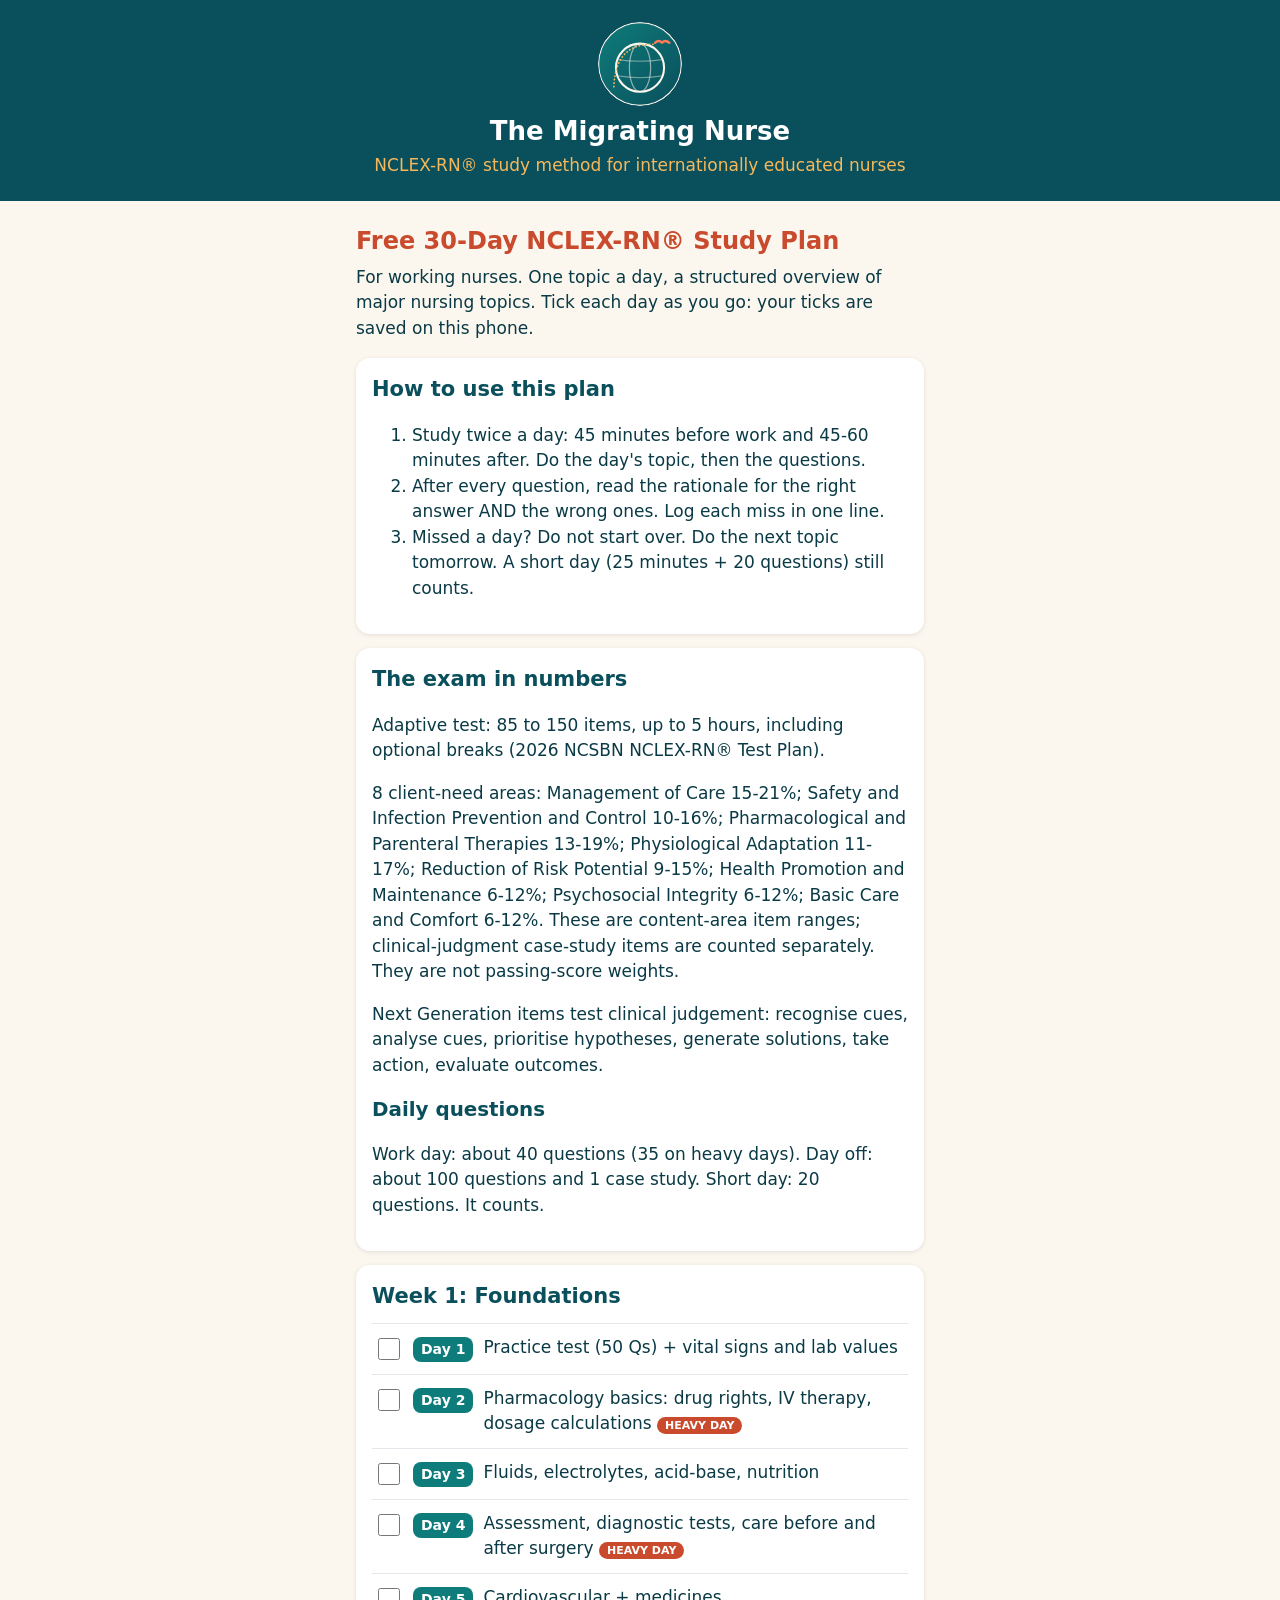
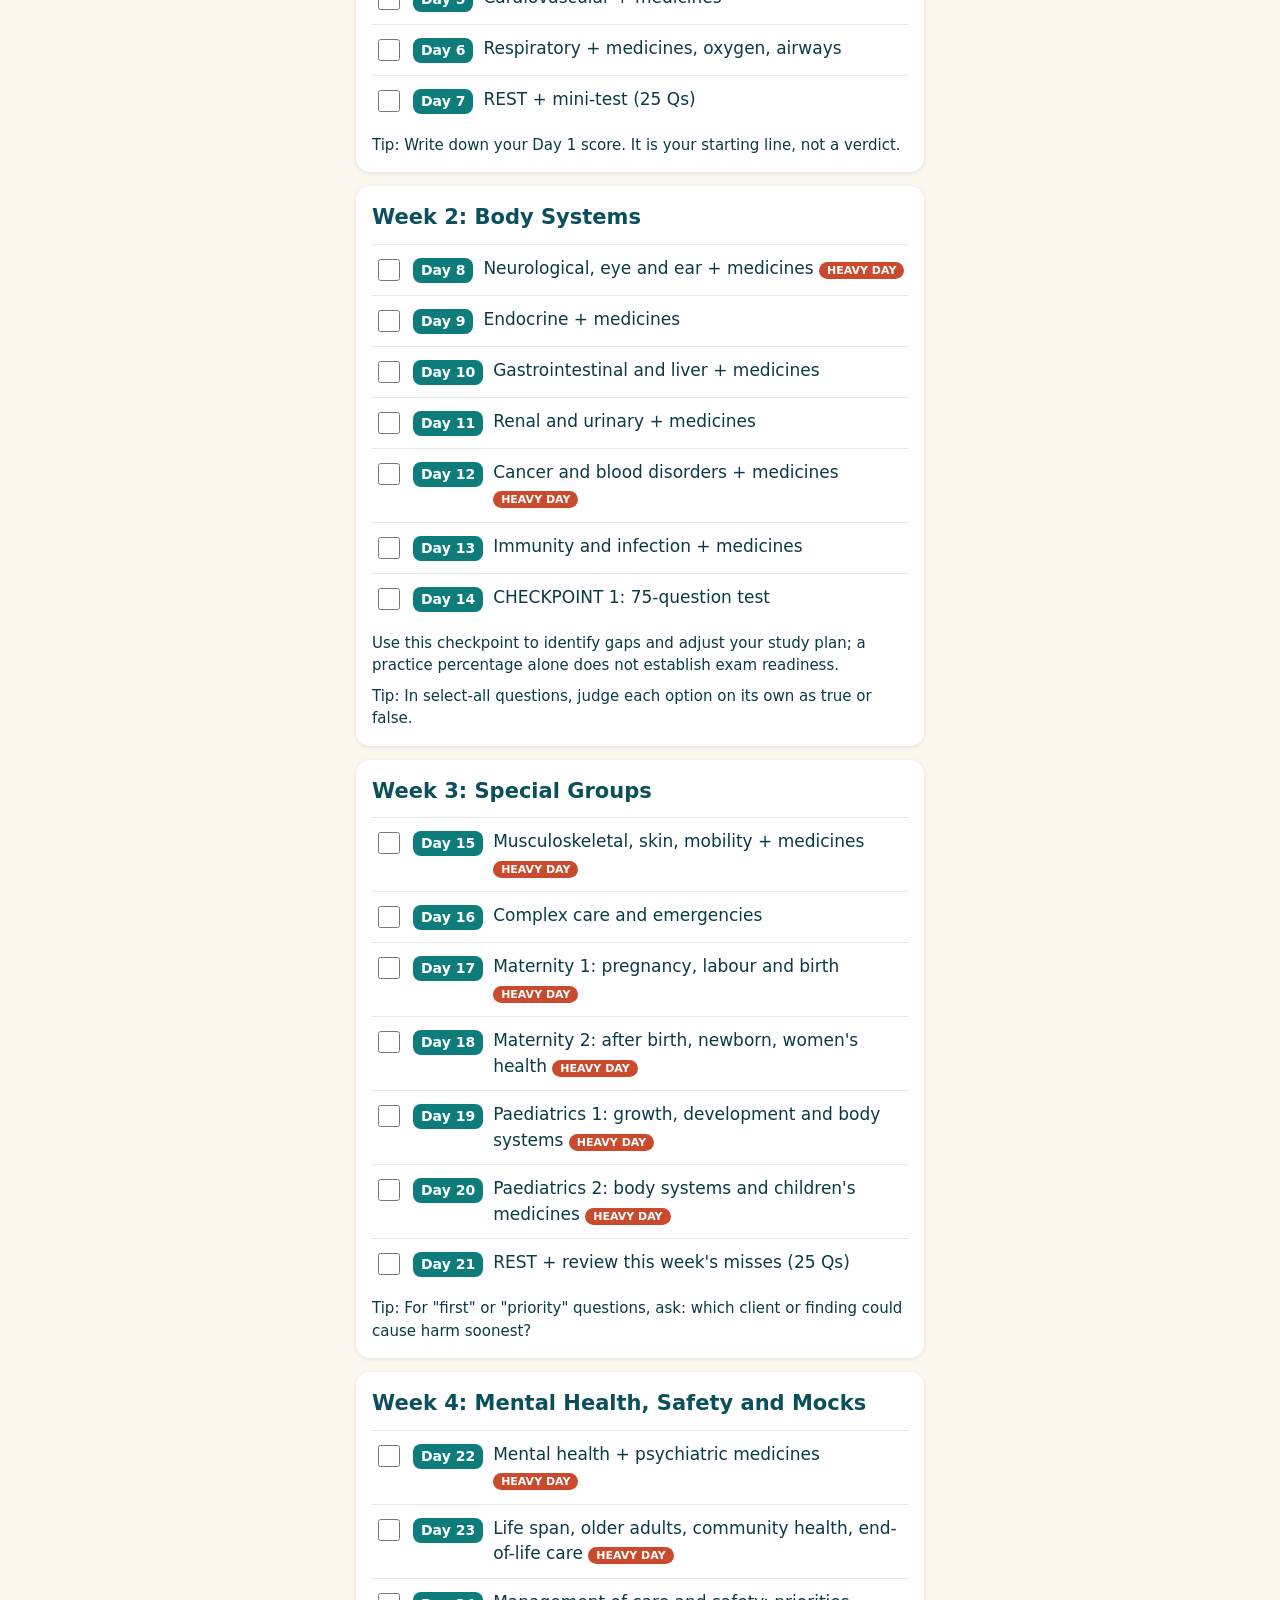
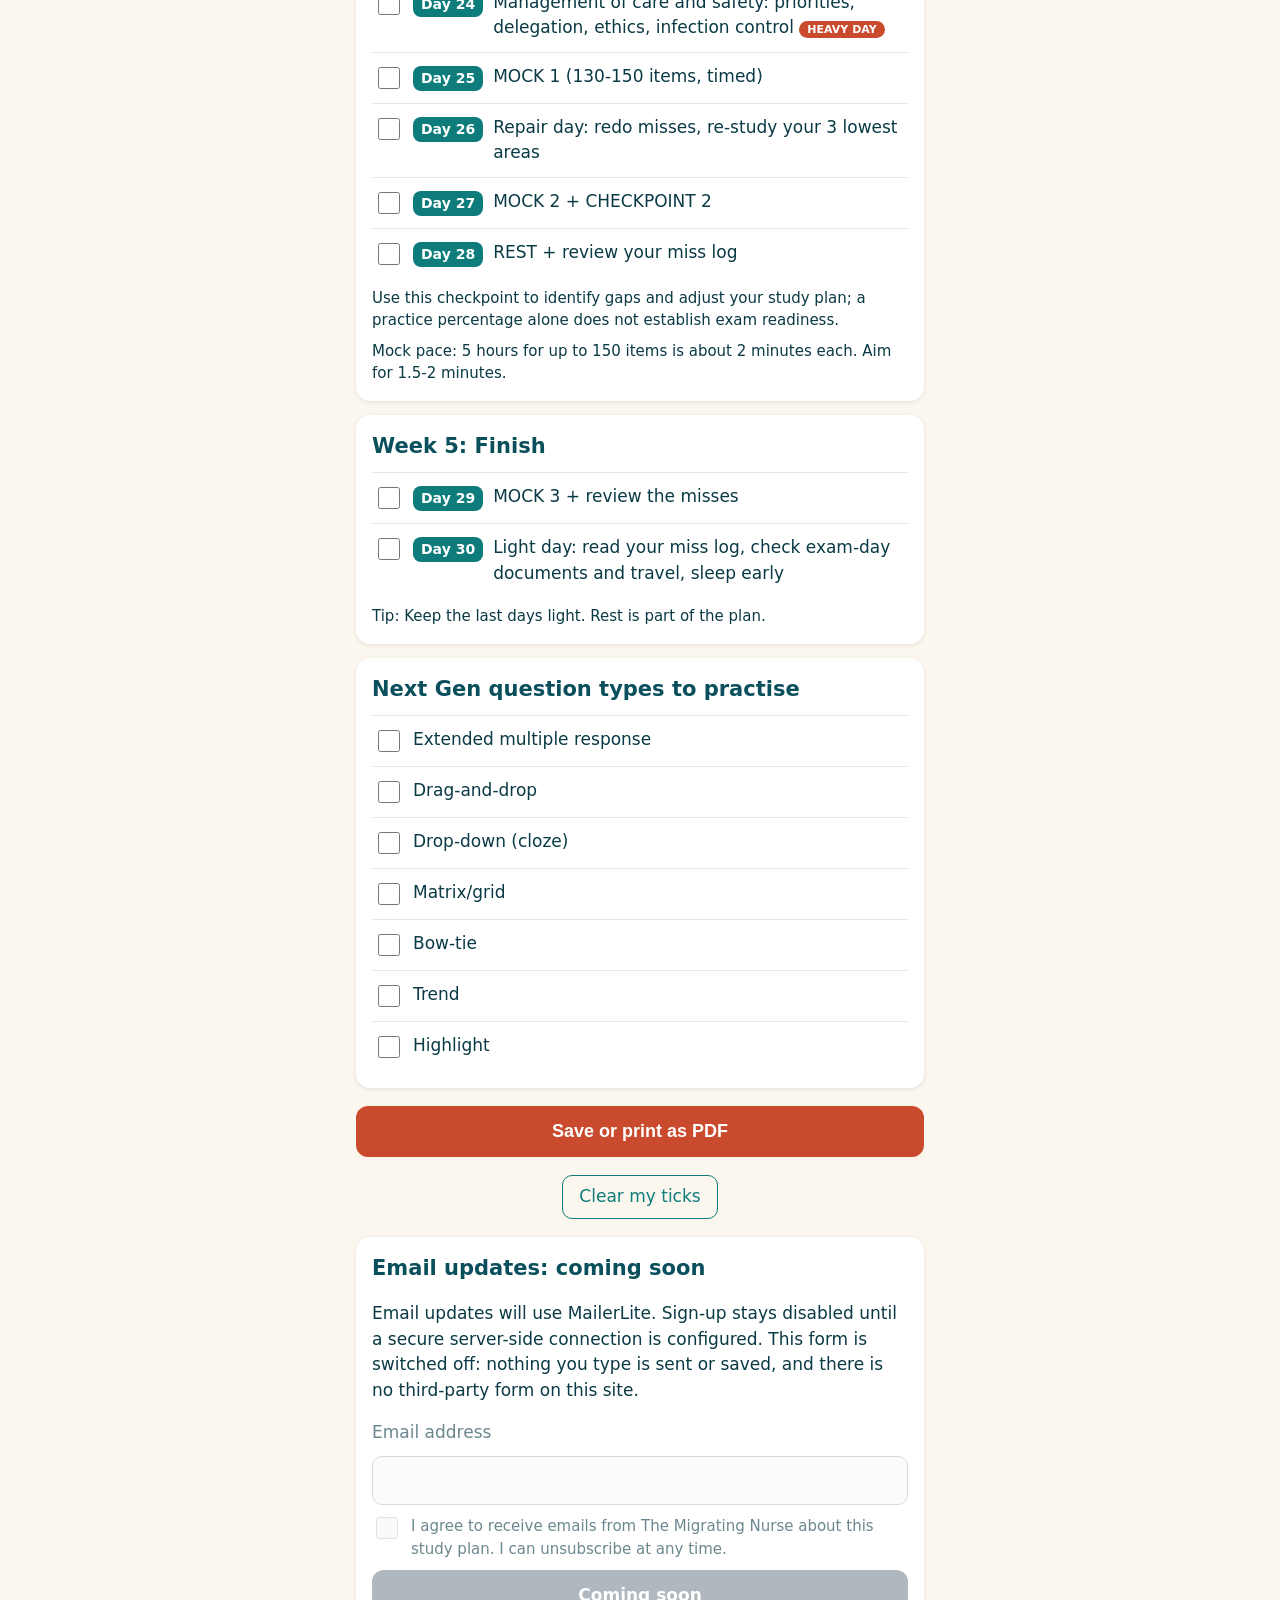
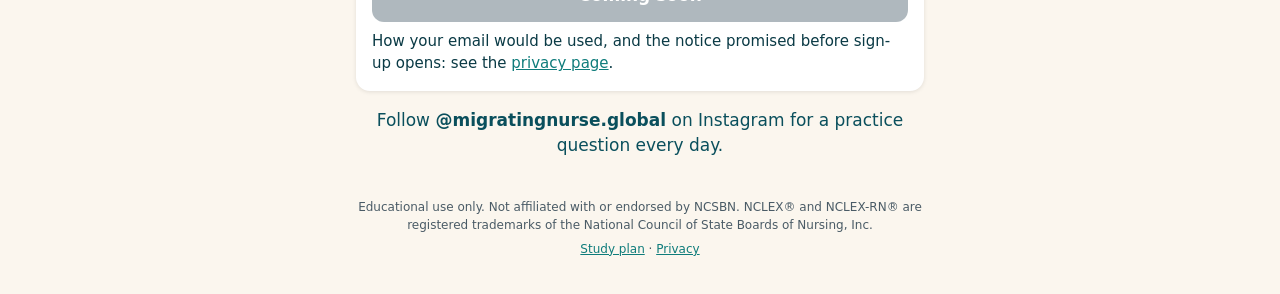
==== commit 7d07f689: "Resolve review gaps in privacy guidance and checker tests" ====
--- a/index.html
+++ b/index.html
@@ -28,7 +28,7 @@
 <label class="consent"><input type="checkbox" disabled><span>I agree to receive emails from The Migrating Nurse about this study plan. I can unsubscribe at any time.</span></label>
 <button type="submit" disabled>Coming soon</button>
 </fieldset></form>
-<p class="note">How your email would be used, and your rights: see the <a href="privacy.html">privacy page</a>.</p></section>
+<p class="note">How your email would be used, and the notice promised before sign-up opens: see the <a href="privacy.html">privacy page</a>.</p></section>
 
 <p class="follow">Follow <b>@migratingnurse.global</b> on Instagram for a practice question every day.</p>
 
